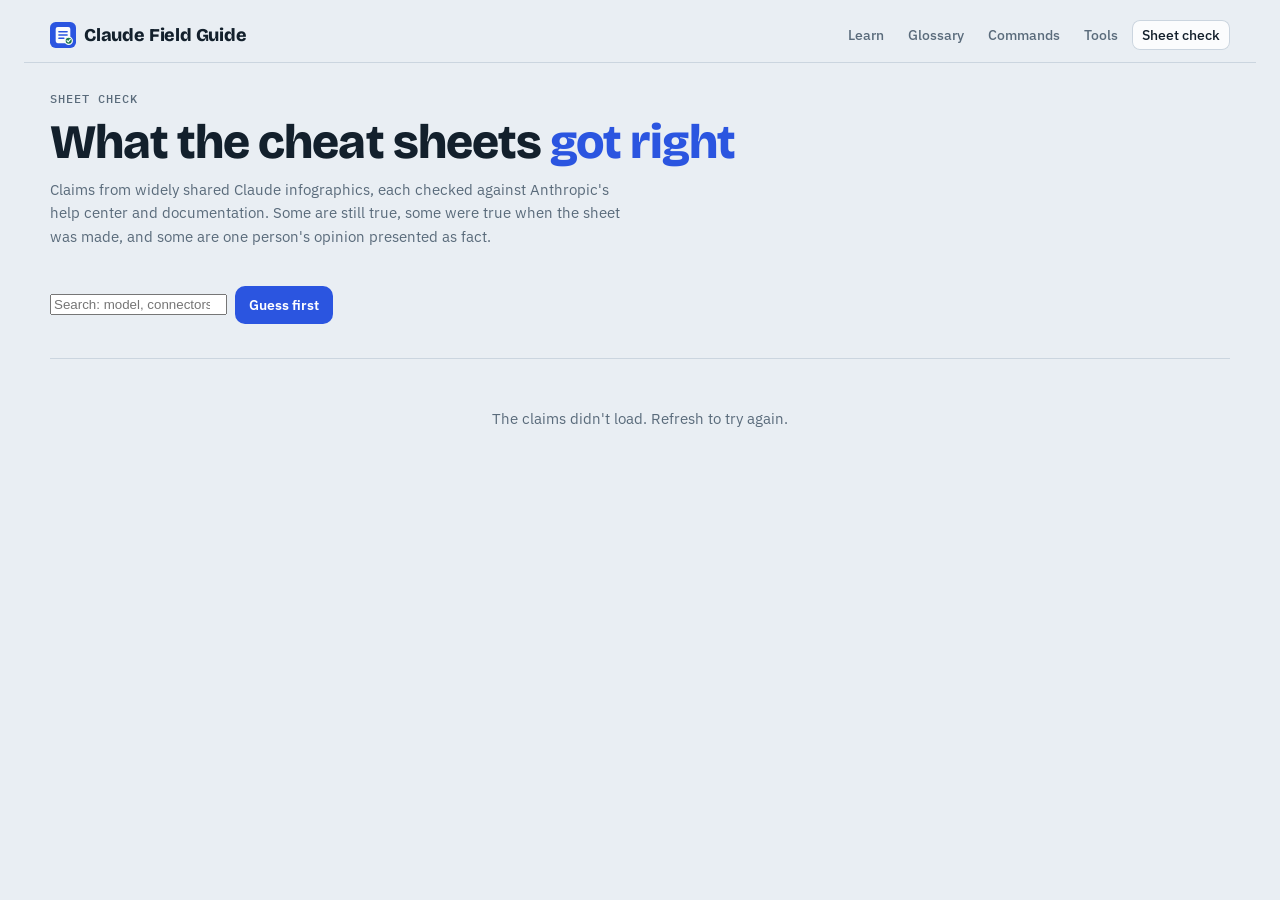
==== check.html @ 694d1ce5 "WIP: learning platform structure Hub, learn, glossary, commands, and sheet-check pages; glossary and" ====
<!doctype html>
<html lang="en">
<head>
<meta charset="utf-8">
<meta name="viewport" content="width=device-width, initial-scale=1, viewport-fit=cover">
<title>Sheet Check · Claude Field Guide</title>
<meta name="description" content="Claims from viral Claude cheat sheets, each stamped current, outdated, wrong, opinion, or unverified, with the official source.">
<meta name="color-scheme" content="light dark">
<link rel="icon" href="assets/favicon.svg" type="image/svg+xml">
<link rel="preconnect" href="https://fonts.googleapis.com">
<link rel="preconnect" href="https://fonts.gstatic.com" crossorigin>
<link rel="stylesheet" href="https://fonts.googleapis.com/css2?family=Bricolage+Grotesque:opsz,wght@12..96,500;12..96,800&family=IBM+Plex+Sans:wght@400;500;600&family=IBM+Plex+Mono:wght@400;500&display=swap">
<link rel="stylesheet" href="assets/style.css">
</head>
<body>
<a class="skip" href="#claims">Skip to the claims</a>
<nav class="topnav" aria-label="Site"><div class="in">
  <a class="brand" href="./"><img src="assets/favicon.svg" alt="">Claude Field Guide</a>
  <div class="links"><a href="learn.html">Learn</a><a href="glossary.html">Glossary</a><a href="commands.html">Commands</a><a href="tools.html">Tools</a><a href="check.html" aria-current="page">Sheet check</a></div>
</div></nav>
<div class="wrap">
  <header class="page-head">
    <div class="eyebrow" id="keyebrow">Sheet check</div>
    <h1>What the cheat sheets <span style="color:var(--accent)">got right</span></h1>
    <p class="lede">Claims from widely shared Claude infographics, each checked against Anthropic's help center and documentation. Some are still true, some were true when the sheet was made, and some are one person's opinion presented as fact.</p>
    <div class="tally" id="kstamps" role="group" aria-label="Filter by verdict"></div>
  </header>
  <div class="controls">
    <div class="row">
      <label class="sr" for="kq">Search claims</label>
      <input id="kq" type="search" placeholder="Search: model, connectors, Excel, price…" autocomplete="off">
      <button class="btn" id="guess" type="button" aria-pressed="false">Guess first</button>
    </div>
    <div class="chips" id="ktopics" role="group" aria-label="Filter by topic"></div>
    <div class="count" id="kcount" aria-live="polite"></div>
  </div>
  <main id="claims"></main>
  <footer id="ksrc"></footer>
</div>
<script src="assets/core.js"></script>
<script src="assets/check.js"></script>
</body>
</html>
---- assets/style.css ----
/* Layout: a field-guide binder — sticky control strip, then a wrapping deck of specimen cards, each stamped with its inspection result */
:root{
  --bg:#E9EEF3; --paper:#FBFCFD; --ink:#13202C; --muted:#5A6B7B; --line:#CBD5DF;
  --accent:#2B55E0; --accent-ink:#FFFFFF; --accent-soft:#DDE5FB;
  --ok:#1E7A4C; --ok-bg:#DDF2E6; --fix:#B05A00; --fix-bg:#FCEBD6;
  --warn:#8A4FBF; --warn-bg:#EEE2FA; --heads:#9A6B00; --heads-bg:#FBF0C9;
  --unk:#9B2C3C; --unk-bg:#F8DDE1; --star:#E0A100;
  --f-display:"Bricolage Grotesque", "Avenir Next", system-ui, sans-serif;
  --f-body:"IBM Plex Sans", system-ui, -apple-system, sans-serif;
  --f-mono:"IBM Plex Mono", ui-monospace, Menlo, monospace;
}
@media (prefers-color-scheme: dark){:root:not([data-theme="light"]){
  --bg:#0E151C; --paper:#16202A; --ink:#E4EBF2; --muted:#93A3B3; --line:#2A3948;
  --accent:#7D9BFF; --accent-ink:#0E151C; --accent-soft:#1E2B4D;
  --ok:#6FD39C; --ok-bg:#16352A; --fix:#F5A957; --fix-bg:#3A2913;
  --warn:#C9A2F0; --warn-bg:#2E2140; --heads:#E9C75A; --heads-bg:#332B12;
  --unk:#F28B9B; --unk-bg:#3D1C23; --star:#F2C14E; color-scheme:dark}}
:root[data-theme="dark"]{
  --bg:#0E151C; --paper:#16202A; --ink:#E4EBF2; --muted:#93A3B3; --line:#2A3948;
  --accent:#7D9BFF; --accent-ink:#0E151C; --accent-soft:#1E2B4D;
  --ok:#6FD39C; --ok-bg:#16352A; --fix:#F5A957; --fix-bg:#3A2913;
  --warn:#C9A2F0; --warn-bg:#2E2140; --heads:#E9C75A; --heads-bg:#332B12;
  --unk:#F28B9B; --unk-bg:#3D1C23; --star:#F2C14E; color-scheme:dark}
*{box-sizing:border-box}
body{background:var(--bg);color:var(--ink);font:15px/1.55 var(--f-body);padding-inline:16px;padding-block:0 48px}
.wrap{max-width:1180px;margin:0 auto}
a{color:var(--accent)}
:focus-visible{outline:2px solid var(--accent);outline-offset:2px}
header{padding-block:32px 18px;display:grid;gap:14px}
.eyebrow{font:500 12px var(--f-mono);letter-spacing:.08em;text-transform:uppercase;color:var(--muted)}
h1{font:800 clamp(34px,6vw,60px)/1 var(--f-display);margin:0;letter-spacing:-.02em;text-wrap:balance}
h1 span{color:var(--accent)}
.lede{max-width:64ch;margin:0;color:var(--muted)}
.tally{display:flex;flex-wrap:wrap;gap:8px}
.tally button{font:500 13px var(--f-body);border:1px solid var(--line);background:var(--paper);color:var(--ink);border-radius:999px;padding:5px 12px;cursor:pointer;display:flex;gap:6px;align-items:center}
.tally button b{font-variant-numeric:tabular-nums}
.tally button[aria-pressed="true"]{border-color:var(--ink);box-shadow:inset 0 0 0 1px var(--ink)}
.controls{position:sticky;top:env(safe-area-inset-top,0px);z-index:5;background:var(--bg);padding-block:12px;border-bottom:1px solid var(--line);display:grid;gap:10px}
.row{display:flex;flex-wrap:wrap;gap:8px;align-items:center}
#q{flex:1 1 260px;min-width:0;font:15px var(--f-body);padding:10px 14px;border:1px solid var(--line);border-radius:10px;background:var(--paper);color:var(--ink)}
.btn{font:600 14px var(--f-body);border:0;border-radius:10px;padding:10px 14px;cursor:pointer;background:var(--accent);color:var(--accent-ink)}
.btn.ghost{background:var(--paper);color:var(--ink);border:1px solid var(--line)}
.btn[aria-pressed="true"]{background:var(--star);color:#1a1300}
.chips{display:flex;gap:6px;overflow-x:auto;padding-bottom:2px;scrollbar-width:thin}
.chip{flex:none;font:500 13px var(--f-body);border:1px solid var(--line);background:transparent;color:var(--muted);border-radius:8px;padding:5px 10px;cursor:pointer;white-space:nowrap}
.chip[aria-pressed="true"]{background:var(--ink);color:var(--bg);border-color:var(--ink)}
.count{font:13px var(--f-mono);color:var(--muted)}
.deck{display:grid;grid-template-columns:repeat(auto-fill,minmax(300px,1fr));gap:16px;padding-top:18px}
.card{background:var(--paper);border:1px solid var(--line);border-radius:14px;padding:16px;display:flex;flex-direction:column;gap:10px;min-width:0;position:relative;transition:transform .2s ease, box-shadow .2s ease}
.card.flash{animation:flash 1.4s ease}
@keyframes flash{0%{box-shadow:0 0 0 0 var(--accent)}30%{box-shadow:0 0 0 6px var(--accent-soft);transform:translateY(-3px)}100%{box-shadow:0 0 0 0 transparent}}
.top{display:flex;justify-content:space-between;gap:8px;align-items:flex-start}
.no{font:500 12px var(--f-mono);color:var(--muted)}
.cat{font:500 11px var(--f-mono);letter-spacing:.06em;text-transform:uppercase;color:var(--muted)}
.card h2{font:800 22px/1.15 var(--f-display);margin:0;letter-spacing:-.01em;overflow-wrap:anywhere}
.stamp{flex:none;font:600 11px var(--f-mono);letter-spacing:.06em;text-transform:uppercase;padding:4px 8px;border-radius:6px;border:1.5px solid currentColor;transform:rotate(-3deg)}
.s-ok{color:var(--ok);background:var(--ok-bg)} .s-fixed{color:var(--fix);background:var(--fix-bg)}
.s-relabel{color:var(--warn);background:var(--warn-bg)} .s-heads{color:var(--heads);background:var(--heads-bg)}
.s-unk{color:var(--unk);background:var(--unk-bg)}
.what{margin:0}
.poster{margin:0;font-size:13px;color:var(--muted)}
.poster s{opacity:.8}
.note{margin:0;font-size:13px;padding:8px 10px;border-radius:8px;background:var(--bg)}
.url{font:12px var(--f-mono);color:var(--muted);overflow-wrap:anywhere;margin:0}
.url.old{text-decoration:line-through}
.actions{display:flex;gap:8px;margin-top:auto;padding-top:4px;flex-wrap:wrap}
.actions a,.actions button{font:600 13px var(--f-body);border-radius:8px;padding:7px 11px;cursor:pointer;text-decoration:none;border:1px solid var(--line);background:transparent;color:var(--ink)}
.actions a.go{background:var(--accent);color:var(--accent-ink);border-color:var(--accent)}
.star{margin-left:auto;font-size:16px!important;line-height:1}
.star[aria-pressed="true"]{color:var(--star);border-color:var(--star)!important}
.empty{grid-column:1/-1;text-align:center;padding:48px 16px;color:var(--muted)}
.bloopers{margin-top:40px;background:var(--paper);border:1px solid var(--line);border-radius:14px;padding:20px}
.bloopers h2{font:800 24px var(--f-display);margin:0 0 8px}
.bloopers ul{margin:0;padding-left:20px;display:grid;gap:6px;max-width:72ch}
footer{margin-top:20px;font-size:13px;color:var(--muted);max-width:72ch}
@media (prefers-reduced-motion:reduce){.card,.card.flash{animation:none;transition:none}}
.skip{position:absolute;left:-999px;top:8px;background:var(--accent);color:var(--accent-ink);padding:8px 12px;border-radius:8px;z-index:10}
.skip:focus{left:16px}
.sr{position:absolute;width:1px;height:1px;overflow:hidden;clip:rect(0 0 0 0);white-space:nowrap}
.card:target{border-color:var(--accent);box-shadow:0 0 0 3px var(--accent-soft)}
.card{scroll-margin-top:170px}
footer p{margin:0 0 6px}

/* ===== Platform shell ===== */
.topnav{position:relative;z-index:6;border-bottom:1px solid var(--line);background:var(--bg)}
.topnav .in{max-width:1180px;margin:0 auto;display:flex;align-items:center;gap:6px 18px;flex-wrap:wrap;padding-block:12px}
.brand{font:800 18px var(--f-display);color:var(--ink);text-decoration:none;letter-spacing:-.01em;display:flex;align-items:center;gap:8px;margin-right:auto}
.brand img{width:26px;height:26px}
.topnav .links{display:flex;gap:4px;flex-wrap:wrap}
.topnav .links a{font:500 14px var(--f-body);color:var(--muted);text-decoration:none;padding:6px 10px;border-radius:8px}
.topnav .links a:hover{color:var(--ink);background:var(--paper)}
.topnav .links a[aria-current="page"]{color:var(--ink);background:var(--paper);box-shadow:inset 0 0 0 1px var(--line)}
.page-head{padding-block:28px 14px;display:grid;gap:12px}
.page-head h1{font-size:clamp(30px,5vw,48px)}
.section-title{font:800 22px var(--f-display);margin:28px 0 12px;letter-spacing:-.01em}

/* Hub */
.hero{padding-block:40px 20px;display:grid;gap:16px;max-width:780px}
.hero h1{font-size:clamp(38px,7vw,68px)}
.hero .lede{font-size:17px}
.paths{display:grid;grid-template-columns:repeat(auto-fit,minmax(260px,1fr));gap:16px}
.path{background:var(--paper);border:1px solid var(--line);border-radius:16px;padding:20px;display:flex;flex-direction:column;gap:10px;text-decoration:none;color:var(--ink);transition:transform .15s ease,border-color .15s ease}
.path:hover{transform:translateY(-2px);border-color:var(--accent)}
.path .lvl{font:500 12px var(--f-mono);letter-spacing:.08em;text-transform:uppercase;color:var(--accent)}
.path h3{font:800 24px/1.1 var(--f-display);margin:0}
.path p{margin:0;color:var(--muted)}
.meter{height:8px;border-radius:999px;background:var(--bg);overflow:hidden;margin-top:auto}
.meter i{display:block;height:100%;background:var(--ok);width:0;transition:width .4s ease}
.meter-label{font:12px var(--f-mono);color:var(--muted)}
.shelf{display:grid;grid-template-columns:repeat(auto-fit,minmax(220px,1fr));gap:12px}
.shelf a{display:grid;gap:4px;padding:14px 16px;border-radius:12px;border:1px solid var(--line);text-decoration:none;color:var(--ink);background:transparent}
.shelf a:hover{background:var(--paper)}
.shelf b{font:800 17px var(--f-display)}
.shelf span{font-size:13px;color:var(--muted)}
.why-box{margin-top:32px;padding:20px;border-radius:16px;background:var(--accent-soft);max-width:780px}
.why-box h2{font:800 20px var(--f-display);margin:0 0 6px}
.why-box p{margin:0 0 8px}

/* Learn */
.learn{display:grid;grid-template-columns:260px minmax(0,1fr);gap:28px;padding-top:20px}
@media (max-width:820px){.learn{grid-template-columns:1fr}}
.lesson-nav{display:grid;gap:18px;align-content:start}
@media (min-width:821px){.lesson-nav{position:sticky;top:calc(env(safe-area-inset-top,0px) + 12px);max-height:calc(100vh - 24px);overflow:auto}}
.lesson-nav h2{font:500 12px var(--f-mono);letter-spacing:.08em;text-transform:uppercase;color:var(--muted);margin:0 0 6px}
.lesson-nav ol{list-style:none;margin:0;padding:0;display:grid;gap:2px}
.lesson-nav a{display:flex;gap:10px;align-items:center;padding:7px 10px;border-radius:8px;text-decoration:none;color:var(--ink);font-size:14px}
.lesson-nav a:hover{background:var(--paper)}
.lesson-nav a[aria-current="true"]{background:var(--paper);box-shadow:inset 0 0 0 1px var(--line);font-weight:600}
.dot{flex:none;width:18px;height:18px;border-radius:50%;border:2px solid var(--line);display:grid;place-items:center;font-size:11px;color:var(--accent-ink)}
.dot.done{background:var(--ok);border-color:var(--ok)}
.lesson{display:grid;gap:22px;max-width:760px;min-width:0}
.lesson .meta{font:500 12px var(--f-mono);letter-spacing:.06em;text-transform:uppercase;color:var(--muted)}
.lesson h1{font-size:clamp(30px,5vw,44px)}
.lesson .why{font-size:17px;color:var(--muted);margin:0}
.lesson .idea p{margin:0 0 12px;max-width:68ch}
.block{border:1px solid var(--line);border-radius:14px;padding:18px;background:var(--paper);display:grid;gap:12px}
.block h2{font:800 20px var(--f-display);margin:0;display:flex;gap:10px;align-items:center}
.block h2 .tag{font:600 11px var(--f-mono);letter-spacing:.08em;text-transform:uppercase;padding:3px 8px;border-radius:6px;background:var(--accent);color:var(--accent-ink)}
.block.try{border-color:var(--accent);box-shadow:0 0 0 3px var(--accent-soft)}
.prompt-box{position:relative;background:var(--bg);border-radius:10px;padding:14px 14px 48px;font:14px/1.55 var(--f-mono);white-space:pre-wrap;overflow-wrap:anywhere}
.prompt-box button{position:absolute;right:10px;bottom:10px}
.steps{margin:0;padding-left:20px;display:grid;gap:4px}
.mini{font:600 13px var(--f-body);border-radius:8px;padding:7px 11px;cursor:pointer;border:1px solid var(--line);background:var(--paper);color:var(--ink);text-decoration:none;display:inline-flex;align-items:center;gap:6px}
.mini.primary{background:var(--accent);color:var(--accent-ink);border-color:var(--accent)}
.checks{list-style:none;margin:0;padding:0;display:grid;gap:8px}
.checks label{display:flex;gap:10px;align-items:flex-start;cursor:pointer}
.checks input{width:18px;height:18px;margin-top:2px;accent-color:var(--ok);flex:none}
.q{display:grid;gap:8px}
.q p{margin:0;font-weight:600}
.opts{display:grid;gap:6px}
.opts button{text-align:left;font:15px var(--f-body);padding:10px 12px;border-radius:10px;border:1px solid var(--line);background:var(--bg);color:var(--ink);cursor:pointer}
.opts button:hover:not([disabled]){border-color:var(--accent)}
.opts button.right{border-color:var(--ok);background:var(--ok-bg)}
.opts button.wrong{border-color:var(--unk);background:var(--unk-bg)}
.opts button[disabled]{cursor:default}
.explain{margin:0;font-size:14px;padding:10px 12px;border-radius:10px;background:var(--bg)}
.termchips{display:flex;flex-wrap:wrap;gap:6px}
.termchips a{font:500 13px var(--f-body);padding:4px 10px;border-radius:999px;border:1px solid var(--line);text-decoration:none;color:var(--ink)}
.lesson-foot{display:flex;flex-wrap:wrap;gap:10px;align-items:center;justify-content:space-between;padding-top:6px;border-top:1px solid var(--line)}
.credit{font-size:13px;color:var(--muted);margin:0}
.done-banner{padding:12px 14px;border-radius:10px;background:var(--ok-bg);color:var(--ok);font-weight:600}

/* Glossary */
.g-grid{display:grid;grid-template-columns:repeat(auto-fill,minmax(300px,1fr));gap:14px;padding-top:16px}
.term{background:var(--paper);border:1px solid var(--line);border-radius:14px;padding:16px;display:grid;gap:8px;align-content:start;scroll-margin-top:90px}
.term:target{border-color:var(--accent);box-shadow:0 0 0 3px var(--accent-soft)}
.term h2{font:800 20px/1.15 var(--f-display);margin:0}
.term .short{margin:0;font-weight:600}
.term p{margin:0}
.term .ex{font-size:14px;color:var(--muted)}
.term .sheet{font-size:13px;color:var(--muted);border-left:3px solid var(--line);padding-left:10px}
.flash-wrap{display:grid;place-items:center;padding-block:24px;gap:16px}
.fcard{width:min(560px,100%);min-height:260px;border-radius:18px;border:1px solid var(--line);background:var(--paper);padding:28px;display:grid;place-items:center;text-align:center;cursor:pointer;gap:12px}
.fcard .big{font:800 clamp(26px,5vw,38px)/1.1 var(--f-display)}
.fcard .hint{font:12px var(--f-mono);color:var(--muted)}
.frow{display:flex;gap:8px;flex-wrap:wrap;justify-content:center}

/* Claims */
.claims{display:grid;gap:12px;padding-top:16px}
.claim{background:var(--paper);border:1px solid var(--line);border-radius:14px;padding:16px;display:grid;grid-template-columns:minmax(0,1fr) auto;gap:6px 14px}
.claim .said{font:600 16px var(--f-body);margin:0}
.claim .said::before{content:"“"}.claim .said::after{content:"”"}
.claim .truth{margin:0;grid-column:1/-1}
.claim .src{grid-column:1/-1;font-size:13px;color:var(--muted);margin:0}
.claim .stamp{align-self:start}

/* Commands */
.cmd-table-wrap{overflow-x:auto;margin-top:12px;border:1px solid var(--line);border-radius:14px;background:var(--paper)}
table.cmds{width:100%;border-collapse:collapse;font-size:14px}
table.cmds th{text-align:left;font:600 12px var(--f-mono);letter-spacing:.06em;text-transform:uppercase;color:var(--muted);padding:10px 12px;border-bottom:1px solid var(--line);position:sticky;top:0;background:var(--paper)}
table.cmds td{padding:10px 12px;border-bottom:1px solid var(--line);vertical-align:top}
table.cmds tr:last-child td{border-bottom:0}
table.cmds code{font:500 13px var(--f-mono);white-space:nowrap}
table.cmds .grp td{background:var(--bg);font:800 15px var(--f-display);padding-top:14px}
.legend{display:flex;flex-wrap:wrap;gap:8px;font-size:13px;color:var(--muted);align-items:center}
.s-added{color:var(--accent);background:var(--accent-soft)}
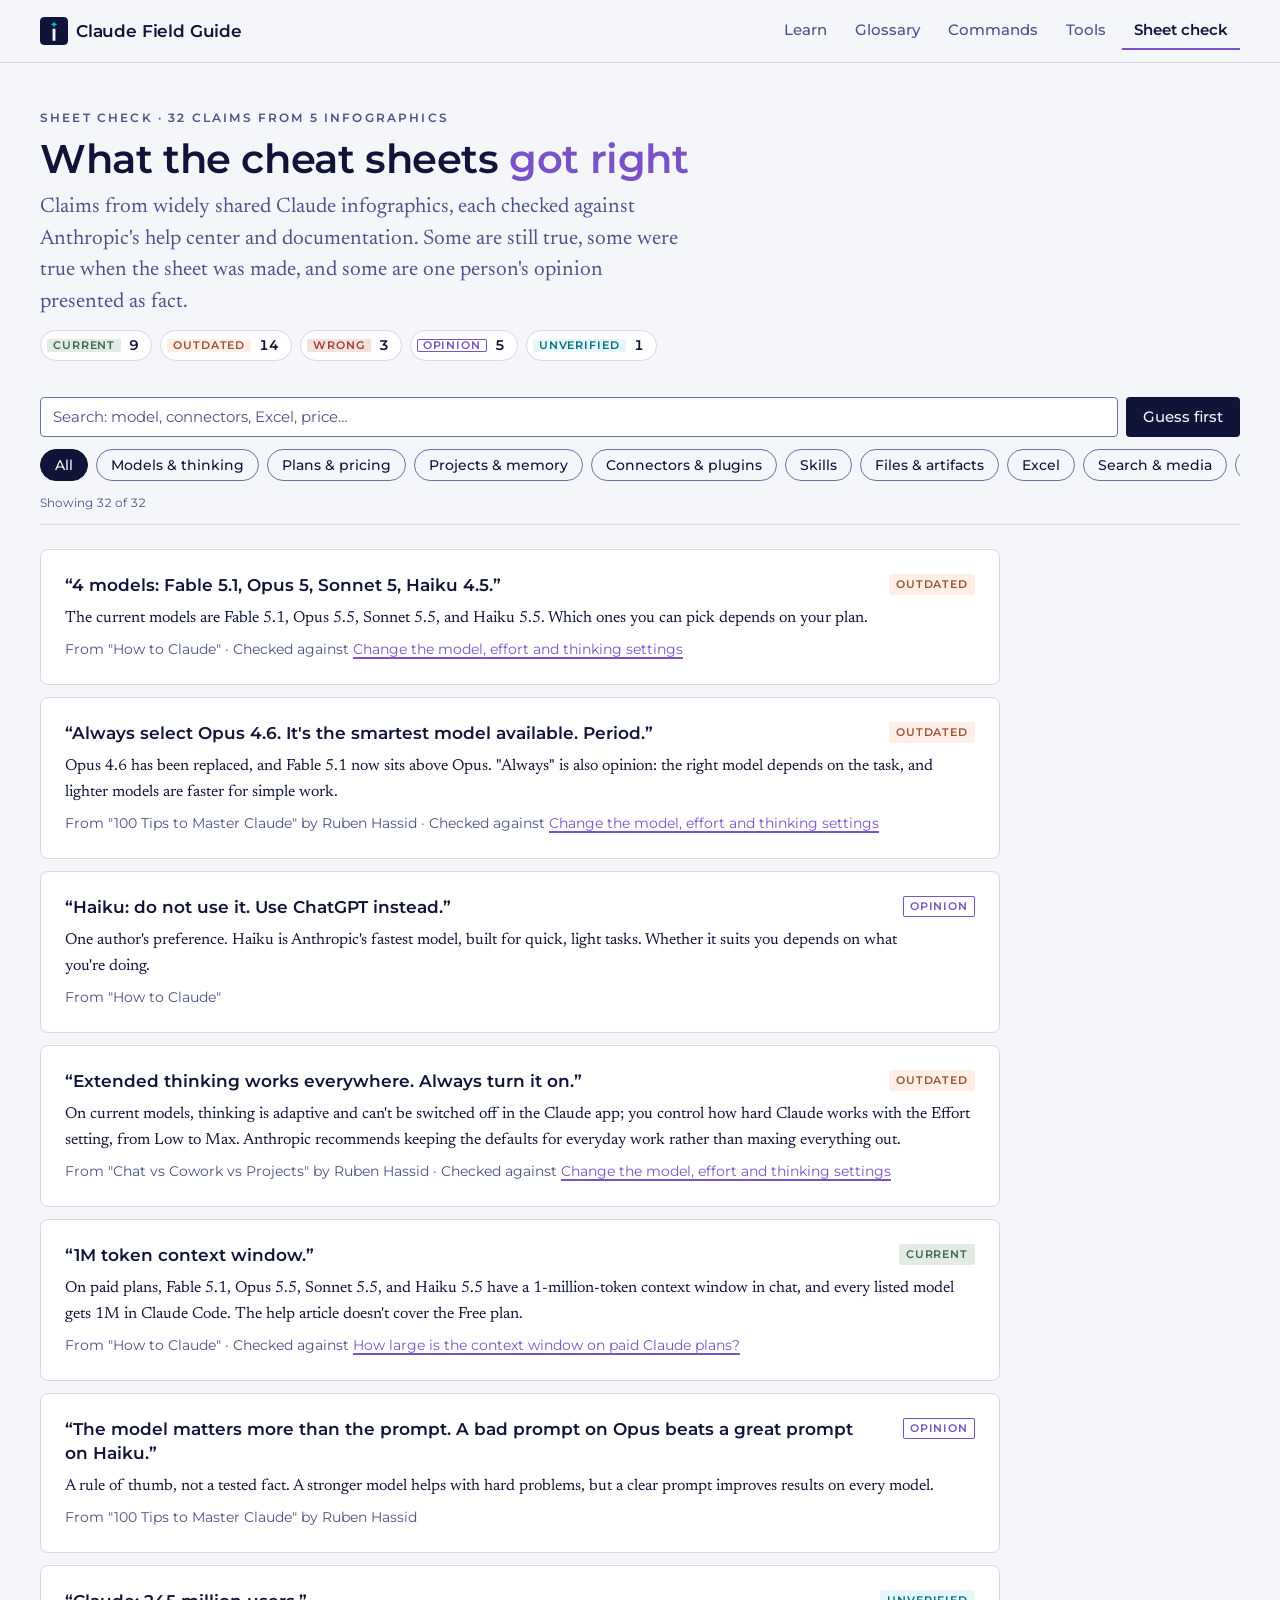
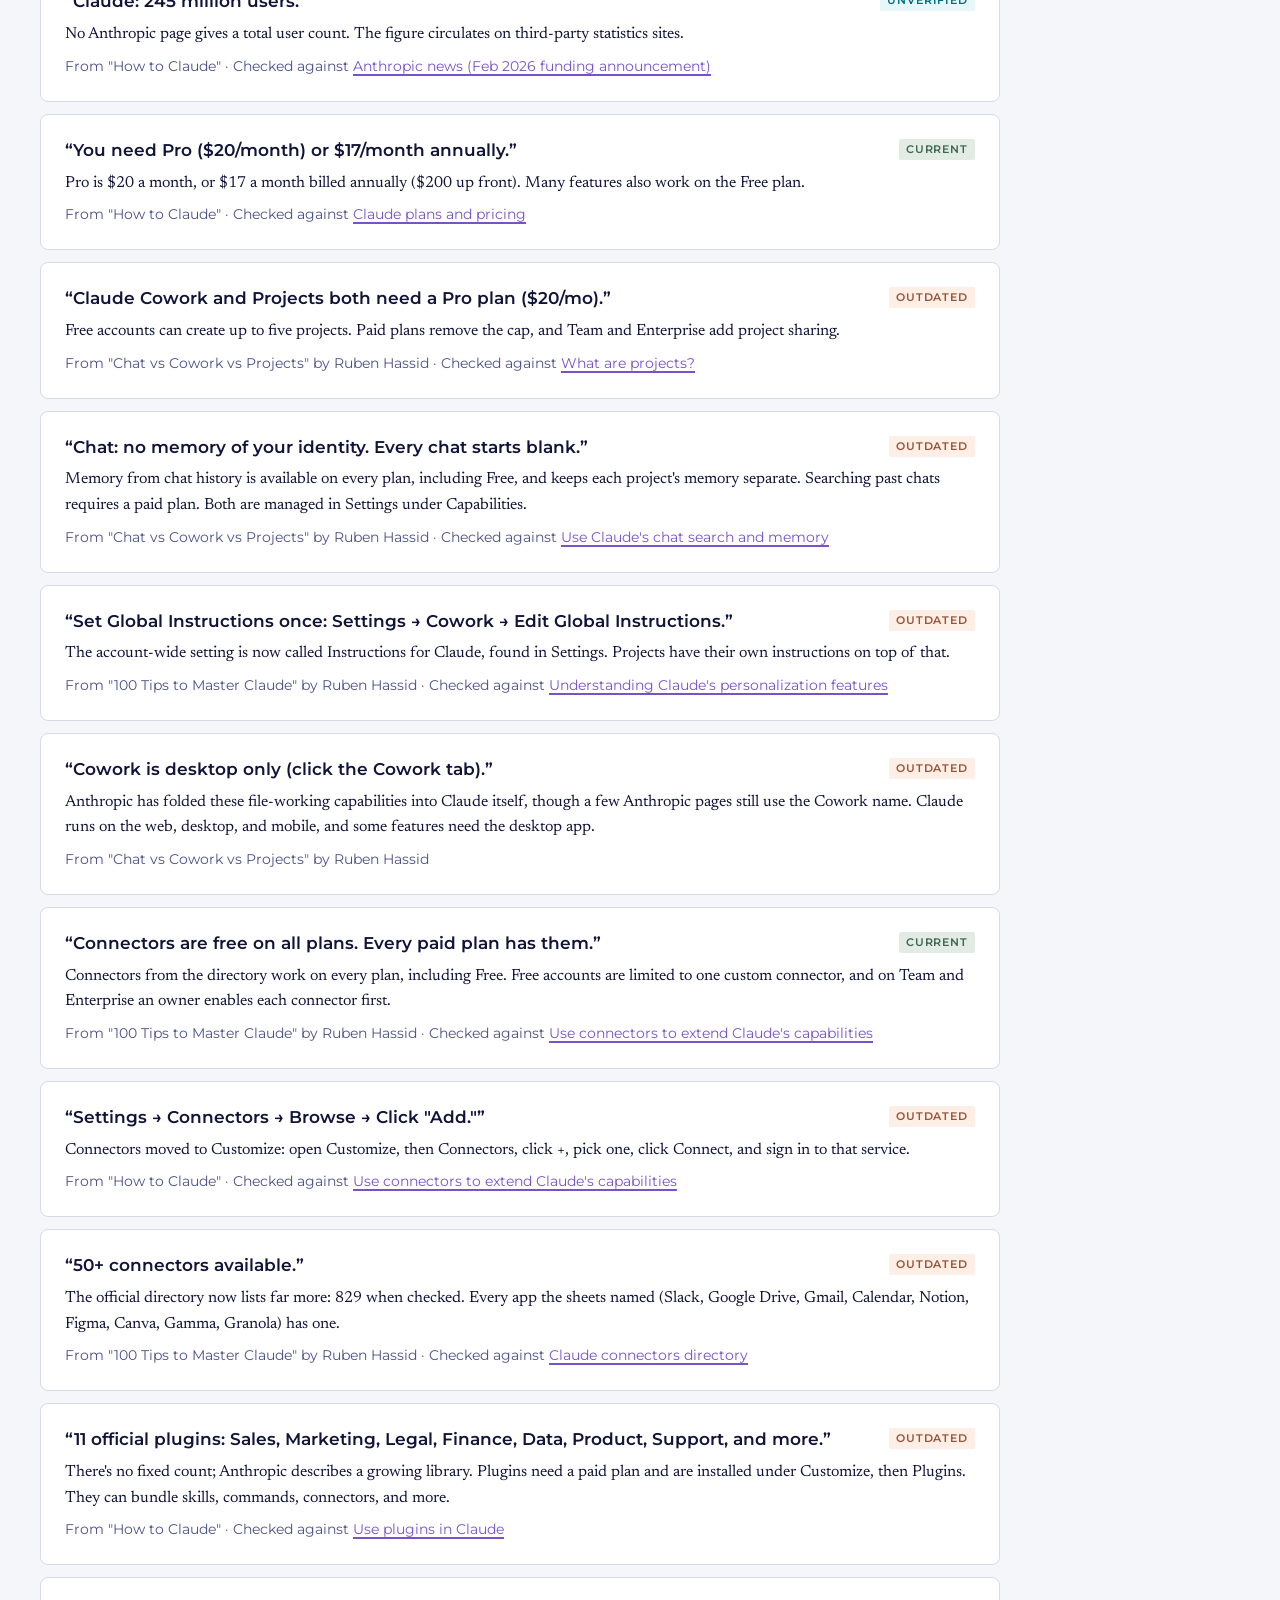
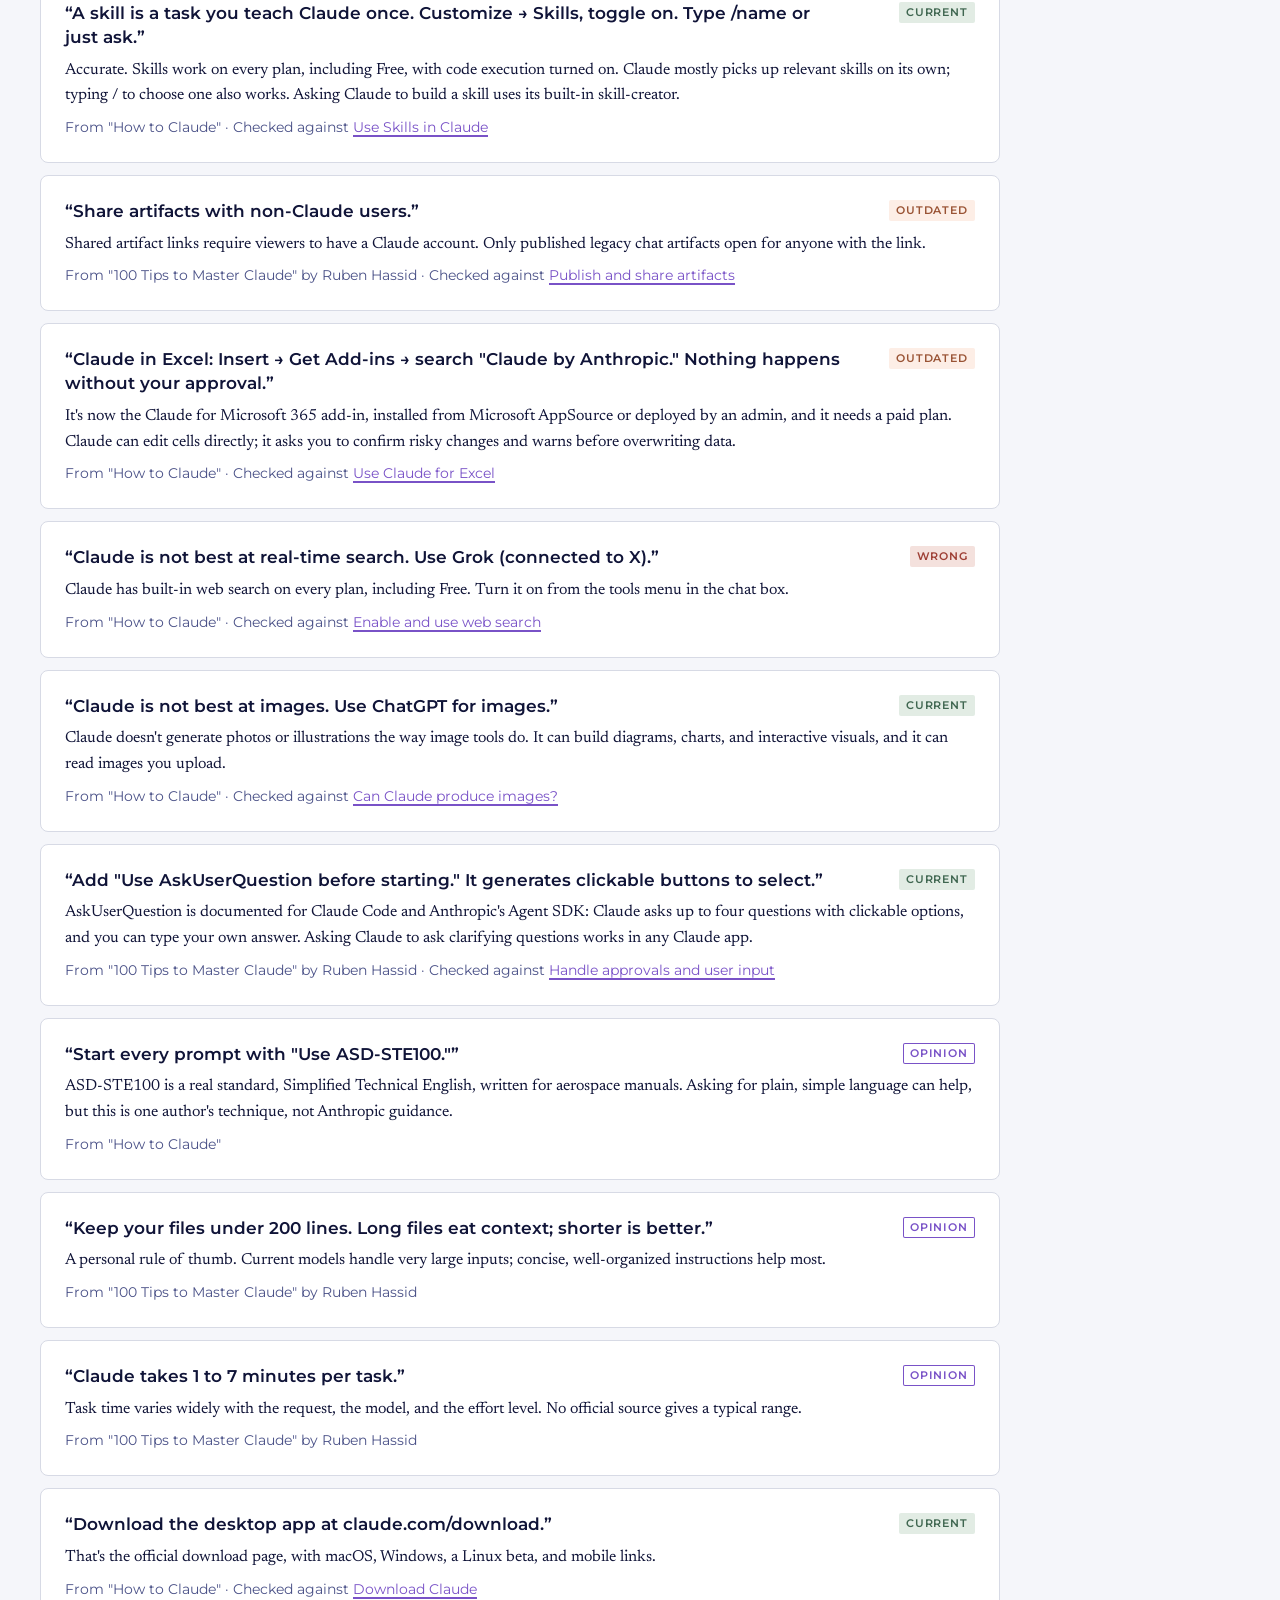
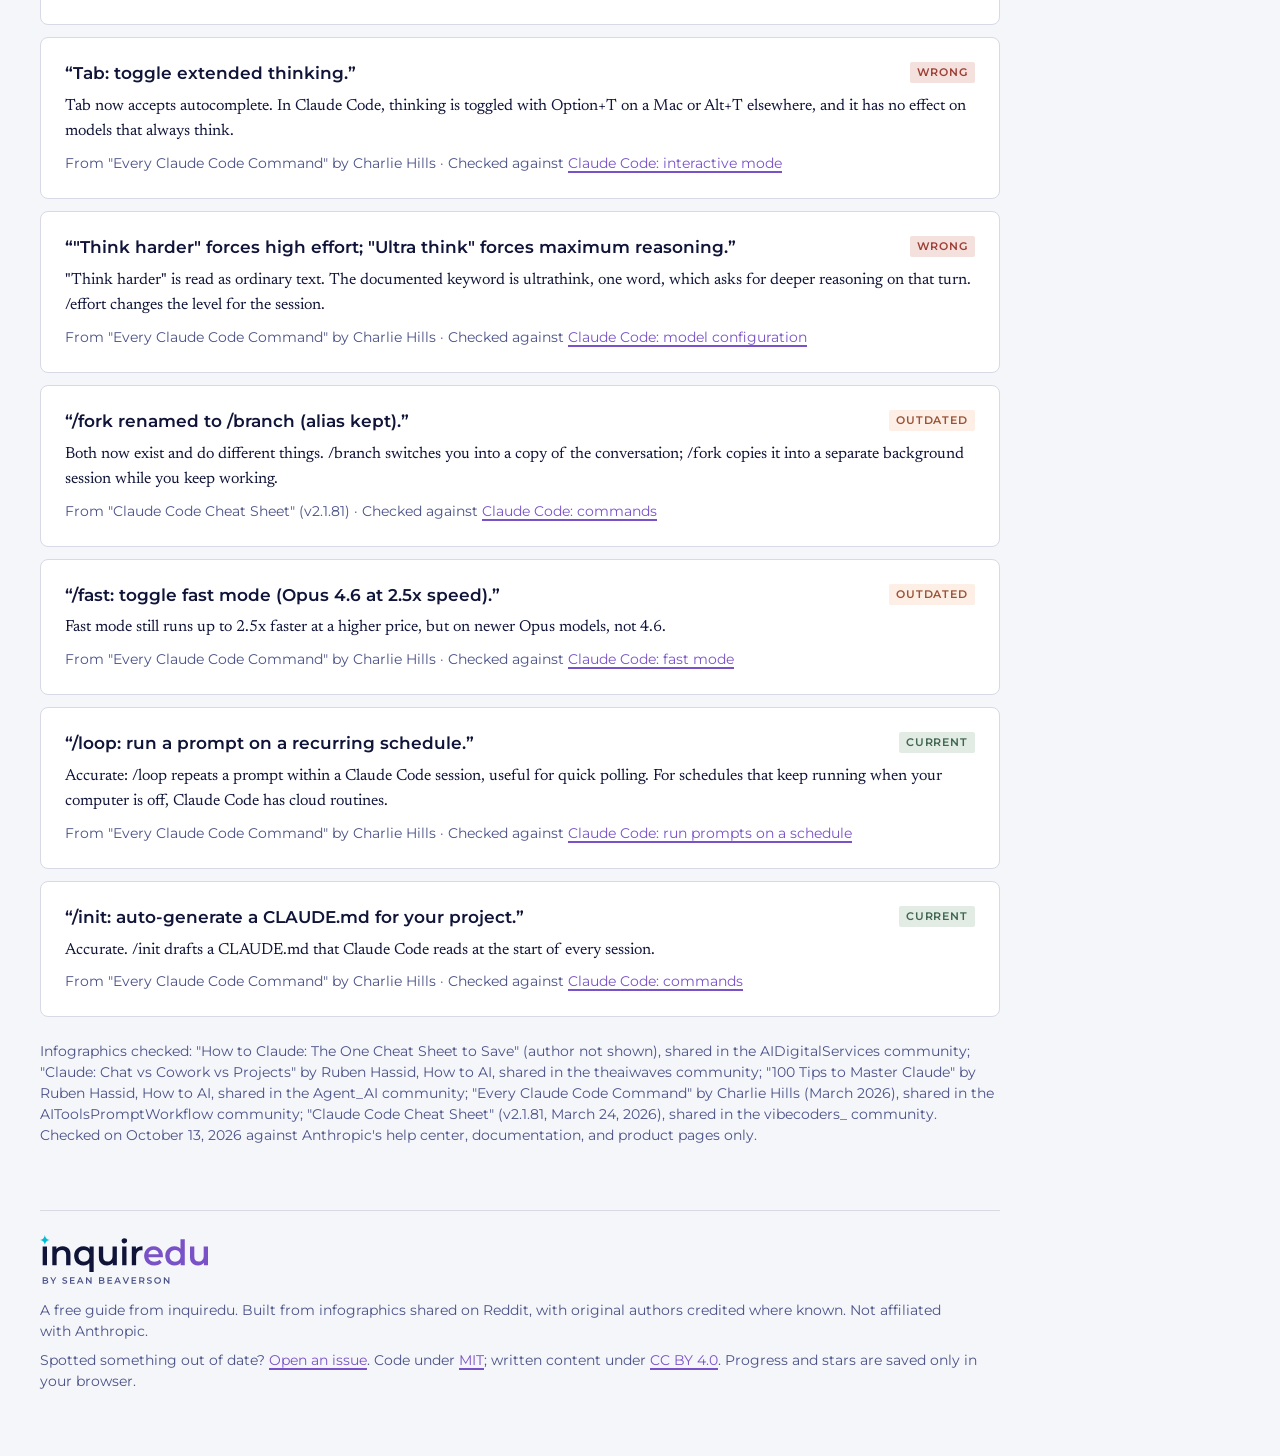
==== commit 245bba09: "Apply the inquiredu design system - Electric Lake palette via inquiredu.css semantic tokens; Ivory a" ====
--- a/check.html
+++ b/check.html
@@ -1,5 +1,5 @@
 <!doctype html>
-<html lang="en">
+<html lang="en" data-theme="auto">
 <head>
 <meta charset="utf-8">
 <meta name="viewport" content="width=device-width, initial-scale=1, viewport-fit=cover">
@@ -9,7 +9,7 @@
 <link rel="icon" href="assets/favicon.svg" type="image/svg+xml">
 <link rel="preconnect" href="https://fonts.googleapis.com">
 <link rel="preconnect" href="https://fonts.gstatic.com" crossorigin>
-<link rel="stylesheet" href="https://fonts.googleapis.com/css2?family=Bricolage+Grotesque:opsz,wght@12..96,500;12..96,800&family=IBM+Plex+Sans:wght@400;500;600&family=IBM+Plex+Mono:wght@400;500&display=swap">
+<link rel="stylesheet" href="assets/inquiredu.css">
 <link rel="stylesheet" href="assets/style.css">
 </head>
 <body>
@@ -36,6 +36,11 @@
   </div>
   <main id="claims"></main>
   <footer id="ksrc"></footer>
+<footer class="site-foot">
+  <a class="lockup" href="https://inquiredu.org" aria-label="inquiredu, by Sean Beaverson"><img class="std" src="assets/brand/inquiredu-lockup-endorsed.svg" alt="inquiredu, by Sean Beaverson"><img class="rev" src="assets/brand/inquiredu-lockup-endorsed-reversed.svg" alt="inquiredu, by Sean Beaverson"></a>
+  <p>A free guide from inquiredu. Built from infographics shared on Reddit, with original authors credited where known. Not affiliated with Anthropic.</p>
+  <p>Spotted something out of date? <a href="https://github.com/inquiredu/claude-code-field-guide/issues">Open an issue</a>. Code under <a href="https://github.com/inquiredu/claude-code-field-guide/blob/main/LICENSE">MIT</a>; written content under <a href="https://creativecommons.org/licenses/by/4.0/">CC BY 4.0</a>. Progress and stars are saved only in your browser.</p>
+</footer>
 </div>
 <script src="assets/core.js"></script>
 <script src="assets/check.js"></script>
--- a/assets/inquiredu.css
+++ b/assets/inquiredu.css
@@ -0,0 +1,282 @@
+/* inquiredu.css — one stylesheet for any inquiredu page. Generated by tools/build.py from tokens.json; edit the build, not this file.
+   Light by default. <html data-theme="dark"> pins the Night theme; <html data-theme="auto"> follows the viewer's system setting.
+   Offline or no-network projects: delete the @import and self-host Montserrat, Newsreader and IBM Plex Mono. */
+@import url("https://fonts.googleapis.com/css2?family=Montserrat:ital,wght@0,400;0,500;0,600;0,700;1,400&family=Newsreader:ital,opsz,wght@0,6..72,400;0,6..72,500;0,6..72,600;1,6..72,400&family=IBM+Plex+Mono:wght@400;500&display=swap");
+:root, [data-theme="light"] {
+  --el-navy-950: #0A0D26;
+  --el-navy-900: #101438;
+  --el-navy-800: #1B2050;
+  --el-navy-700: #2A3068;
+  --el-navy-500: #4B5288;
+  --el-navy-400: #6D72A0;
+  --el-navy-300: #8F93B8;
+  --el-navy-200: #C3C5DA;
+  --el-navy-100: #E4E5EF;
+  --el-peach-900: #995334;
+  --el-peach-800: #A85A33;
+  --el-peach-700: #D07E55;
+  --el-peach-600: #F3AB87;
+  --el-peach-300: #F8CDB6;
+  --el-peach-100: #FDEEE6;
+  --el-cyan-800: #00707F;
+  --el-cyan-700: #0096AA;
+  --el-cyan-600: #00BCD4;
+  --el-cyan-300: #7FDDE9;
+  --el-ice-600: #B9E7F0;
+  --el-ice-100: #E6F6F9;
+  --el-violet-800: #5A3A9E;
+  --el-violet-600: #7952C7;
+  --el-violet-300: #BBA6E3;
+  --el-violet-100: #EEE8F8;
+  --el-ivory-0: #FFFFFF;
+  --el-ivory-100: #F5F6FA;
+  --el-ivory-200: #E9EBF2;
+  --el-ivory-300: #D7DAE5;
+  --el-ivory-500: #9CA1B5;
+  --pine-700: #3F6650;
+  --pine-300: #A9BAB0;
+  --pine-100: #E2ECE4;
+  --rust-800: #86342C;
+  --rust-700: #9E3F35;
+  --rust-300: #D3A9A4;
+  --rust-100: #F4E1DD;
+  --night-peach: #4D3036;
+  --night-ice: #0A3954;
+  --night-pine: #233542;
+  --night-rust: #492537;
+  --surface-page: var(--el-ivory-100);
+  --surface-raised: var(--el-ivory-0);
+  --surface-sunken: var(--el-ivory-200);
+  --surface-inverse: var(--el-navy-900);
+  --surface-inverse-deep: var(--el-navy-950);
+  --surface-accent: var(--el-peach-600);
+  --surface-accent-soft: var(--el-peach-100);
+  --surface-water-soft: var(--el-ice-100);
+  --surface-toast: var(--el-navy-800);
+  --fg-1: var(--el-navy-900);
+  --fg-2: var(--el-navy-500);
+  --fg-3: var(--el-navy-300);
+  --fg-on-inverse: var(--el-ivory-100);
+  --fg-on-inverse-2: var(--el-navy-200);
+  --fg-accent: var(--el-violet-600);
+  --fg-accent-on-inverse: var(--el-peach-600);
+  --fg-on-accent: var(--el-navy-900);
+  --fg-warm: var(--el-peach-900);
+  --fg-link: var(--el-violet-600);
+  --fg-link-hover: var(--el-violet-800);
+  --fg-on-toast: var(--el-ivory-100);
+  --fg-on-toast-2: var(--el-navy-200);
+  --border-hairline: var(--el-ivory-300);
+  --border-strong: var(--el-navy-900);
+  --border-accent-soft: var(--el-peach-300);
+  --border-focus: var(--el-cyan-700);
+  --action-primary: var(--el-navy-900);
+  --action-primary-hover: var(--el-navy-950);
+  --on-action-primary: var(--el-ivory-100);
+  --action-accent: var(--el-peach-600);
+  --action-accent-hover: var(--el-peach-700);
+  --action-subtle-hover: var(--el-navy-100);
+  --action-ghost-hover: var(--el-ivory-200);
+  --action-danger: var(--rust-700);
+  --action-danger-hover: var(--rust-800);
+  --on-action-danger: var(--el-ivory-0);
+  --control-bg: var(--el-ivory-0);
+  --control-bg-disabled: var(--el-ivory-200);
+  --control-border: var(--el-navy-400);
+  --control-halo: var(--el-ice-600);
+  --indicator-selected: var(--el-violet-600);
+  --status-success: var(--pine-700);
+  --status-success-bg: var(--pine-100);
+  --status-warning: var(--el-peach-900);
+  --status-warning-bg: var(--el-peach-100);
+  --status-danger: var(--rust-700);
+  --status-danger-bg: var(--rust-100);
+  --status-info: var(--el-cyan-800);
+  --status-info-bg: var(--el-ice-100);
+  --toast-success: var(--pine-300);
+  --toast-danger: var(--rust-300);
+  --toast-info: var(--el-cyan-600);
+  --scrim: rgba(10,13,38,0.56);
+  --shadow-1: 0 1px 2px rgba(16,20,56,0.08);
+  --shadow-2: 0 2px 6px rgba(16,20,56,0.08), 0 8px 24px rgba(16,20,56,0.06);
+  --shadow-3: 0 12px 40px rgba(16,20,56,0.16);
+  --focus-ring: 0 0 0 3px #F5F6FA, 0 0 0 5px #0096AA;
+}
+[data-theme="dark"] {
+  --surface-page: var(--el-navy-900);
+  --surface-raised: var(--el-navy-800);
+  --surface-sunken: var(--el-navy-950);
+  --surface-inverse: var(--el-ivory-100);
+  --surface-inverse-deep: var(--el-ivory-0);
+  --surface-accent: var(--el-peach-600);
+  --surface-accent-soft: var(--night-peach);
+  --surface-water-soft: var(--night-ice);
+  --surface-toast: var(--el-navy-700);
+  --fg-1: var(--el-ivory-100);
+  --fg-2: var(--el-navy-200);
+  --fg-3: var(--el-navy-300);
+  --fg-on-inverse: var(--el-navy-900);
+  --fg-on-inverse-2: var(--el-navy-500);
+  --fg-accent: var(--el-violet-300);
+  --fg-accent-on-inverse: var(--el-violet-600);
+  --fg-on-accent: var(--el-navy-900);
+  --fg-warm: var(--el-peach-600);
+  --fg-link: var(--el-violet-300);
+  --fg-link-hover: var(--el-violet-100);
+  --fg-on-toast: var(--el-ivory-100);
+  --fg-on-toast-2: var(--el-navy-200);
+  --border-hairline: var(--el-navy-700);
+  --border-strong: var(--el-ivory-100);
+  --border-accent-soft: var(--el-peach-800);
+  --border-focus: var(--el-cyan-600);
+  --action-primary: var(--el-ivory-100);
+  --action-primary-hover: var(--el-ivory-200);
+  --on-action-primary: var(--el-navy-900);
+  --action-accent: var(--el-peach-600);
+  --action-accent-hover: var(--el-peach-300);
+  --action-subtle-hover: var(--el-navy-800);
+  --action-ghost-hover: var(--el-navy-800);
+  --action-danger: var(--rust-700);
+  --action-danger-hover: var(--rust-800);
+  --on-action-danger: var(--el-ivory-0);
+  --control-bg: var(--el-navy-950);
+  --control-bg-disabled: var(--el-navy-800);
+  --control-border: var(--el-navy-300);
+  --control-halo: var(--el-cyan-800);
+  --indicator-selected: var(--el-violet-300);
+  --status-success: var(--pine-300);
+  --status-success-bg: var(--night-pine);
+  --status-warning: var(--el-peach-600);
+  --status-warning-bg: var(--night-peach);
+  --status-danger: var(--rust-300);
+  --status-danger-bg: var(--night-rust);
+  --status-info: var(--el-cyan-300);
+  --status-info-bg: var(--night-ice);
+  --toast-success: var(--pine-300);
+  --toast-danger: var(--rust-300);
+  --toast-info: var(--el-cyan-600);
+  --scrim: rgba(4,5,15,0.72);
+  --shadow-1: 0 1px 2px rgba(0,0,0,0.4);
+  --shadow-2: 0 2px 6px rgba(0,0,0,0.35), 0 8px 24px rgba(0,0,0,0.3);
+  --shadow-3: 0 12px 40px rgba(0,0,0,0.5);
+  --focus-ring: 0 0 0 3px #101438, 0 0 0 5px #00BCD4;
+  color-scheme: dark;
+}
+@media (prefers-color-scheme: dark) {
+  [data-theme="auto"] {
+    --surface-page: var(--el-navy-900);
+    --surface-raised: var(--el-navy-800);
+    --surface-sunken: var(--el-navy-950);
+    --surface-inverse: var(--el-ivory-100);
+    --surface-inverse-deep: var(--el-ivory-0);
+    --surface-accent: var(--el-peach-600);
+    --surface-accent-soft: var(--night-peach);
+    --surface-water-soft: var(--night-ice);
+    --surface-toast: var(--el-navy-700);
+    --fg-1: var(--el-ivory-100);
+    --fg-2: var(--el-navy-200);
+    --fg-3: var(--el-navy-300);
+    --fg-on-inverse: var(--el-navy-900);
+    --fg-on-inverse-2: var(--el-navy-500);
+    --fg-accent: var(--el-violet-300);
+    --fg-accent-on-inverse: var(--el-violet-600);
+    --fg-on-accent: var(--el-navy-900);
+    --fg-warm: var(--el-peach-600);
+    --fg-link: var(--el-violet-300);
+    --fg-link-hover: var(--el-violet-100);
+    --fg-on-toast: var(--el-ivory-100);
+    --fg-on-toast-2: var(--el-navy-200);
+    --border-hairline: var(--el-navy-700);
+    --border-strong: var(--el-ivory-100);
+    --border-accent-soft: var(--el-peach-800);
+    --border-focus: var(--el-cyan-600);
+    --action-primary: var(--el-ivory-100);
+    --action-primary-hover: var(--el-ivory-200);
+    --on-action-primary: var(--el-navy-900);
+    --action-accent: var(--el-peach-600);
+    --action-accent-hover: var(--el-peach-300);
+    --action-subtle-hover: var(--el-navy-800);
+    --action-ghost-hover: var(--el-navy-800);
+    --action-danger: var(--rust-700);
+    --action-danger-hover: var(--rust-800);
+    --on-action-danger: var(--el-ivory-0);
+    --control-bg: var(--el-navy-950);
+    --control-bg-disabled: var(--el-navy-800);
+    --control-border: var(--el-navy-300);
+    --control-halo: var(--el-cyan-800);
+    --indicator-selected: var(--el-violet-300);
+    --status-success: var(--pine-300);
+    --status-success-bg: var(--night-pine);
+    --status-warning: var(--el-peach-600);
+    --status-warning-bg: var(--night-peach);
+    --status-danger: var(--rust-300);
+    --status-danger-bg: var(--night-rust);
+    --status-info: var(--el-cyan-300);
+    --status-info-bg: var(--night-ice);
+    --toast-success: var(--pine-300);
+    --toast-danger: var(--rust-300);
+    --toast-info: var(--el-cyan-600);
+    --scrim: rgba(4,5,15,0.72);
+    --shadow-1: 0 1px 2px rgba(0,0,0,0.4);
+    --shadow-2: 0 2px 6px rgba(0,0,0,0.35), 0 8px 24px rgba(0,0,0,0.3);
+    --shadow-3: 0 12px 40px rgba(0,0,0,0.5);
+    --focus-ring: 0 0 0 3px #101438, 0 0 0 5px #00BCD4;
+    color-scheme: dark;
+  }
+}
+:root {
+  --space-1: 4px;
+  --space-2: 8px;
+  --space-3: 12px;
+  --space-4: 16px;
+  --space-5: 24px;
+  --space-6: 32px;
+  --space-7: 48px;
+  --space-8: 64px;
+  --space-9: 96px;
+  --space-10: 128px;
+  --radius-xs: 2px;
+  --radius-sm: 4px;
+  --radius-md: 8px;
+  --radius-lg: 14px;
+  --radius-pill: 999px;
+  --control-sm: 32px;
+  --control-md: 40px;
+  --control-lg: 48px;
+  --content-narrow: 640px;
+  --content-default: 960px;
+  --content-wide: 1200px;
+  --border-width: 1px;
+  --border-width-strong: 1.5px;
+  --font-sans: "Montserrat", "Gotham", "Proxima Nova", system-ui, sans-serif;
+  --font-serif: "Newsreader", "Iowan Old Style", Georgia, serif;
+  --font-mono: "IBM Plex Mono", ui-monospace, Menlo, monospace;
+  /* type roles: font shorthands the components use */
+  --type-display-xl: 600 72px/1.08 var(--font-sans);
+  --type-display: 600 56px/1.08 var(--font-sans);
+  --type-h1: 600 40px/1.08 var(--font-sans);
+  --type-h2: 600 30px/1.25 var(--font-sans);
+  --type-h3: 600 22px/1.25 var(--font-sans);
+  --type-lead: 400 21px/1.5 var(--font-serif);
+  --type-body: 400 17px/1.6 var(--font-serif);
+  --type-ui: 500 15px/1.3 var(--font-sans);
+  --type-small: 400 14px/1.5 var(--font-sans);
+  --type-eyebrow: 600 12px/1.2 var(--font-sans);
+  --type-label: 600 13px/1.2 var(--font-sans);
+  --type-caption: 400 12px/1.4 var(--font-sans);
+  --type-mono: 400 15px/1.6 var(--font-mono);
+  --tracking-display: -0.02em; --tracking-heading: -0.01em; --tracking-eyebrow: 0.18em; --tracking-label: 0.14em; --tracking-badge: 0.08em;
+  /* motion: quiet, no bounce */
+  --ease-out: cubic-bezier(.2,.7,.2,1); --ease-in-out: cubic-bezier(.6,0,.3,1);
+  --dur-fast: 120ms; --dur-base: 200ms; --dur-slow: 360ms;
+}
+*, *::before, *::after { box-sizing: border-box; }
+body { margin: 0; background: var(--surface-page); color: var(--fg-1); font: var(--type-body); -webkit-font-smoothing: antialiased; }
+h1, h2, h3, h4 { font-family: var(--font-sans); font-weight: 600; letter-spacing: var(--tracking-heading); text-wrap: balance; margin: 0; }
+p { text-wrap: pretty; }
+a { color: var(--fg-link); text-decoration: underline; text-decoration-color: var(--indicator-selected); text-decoration-thickness: 1.5px; text-underline-offset: 3px; transition: color var(--dur-fast) var(--ease-out); }
+a:hover { color: var(--fg-link-hover); }
+:focus-visible { outline: none; box-shadow: var(--focus-ring); }
+::selection { background: var(--el-ice-600); color: var(--el-navy-900); }
+code, kbd, pre { font-family: var(--font-mono); }
+@media (prefers-reduced-motion: reduce) { *, *::before, *::after { transition-duration: 0ms !important; animation-duration: 0ms !important; } }
--- a/assets/style.css
+++ b/assets/style.css
@@ -1,196 +1,236 @@
-/* Layout: a field-guide binder — sticky control strip, then a wrapping deck of specimen cards, each stamped with its inspection result */
-:root{
-  --bg:#E9EEF3; --paper:#FBFCFD; --ink:#13202C; --muted:#5A6B7B; --line:#CBD5DF;
-  --accent:#2B55E0; --accent-ink:#FFFFFF; --accent-soft:#DDE5FB;
-  --ok:#1E7A4C; --ok-bg:#DDF2E6; --fix:#B05A00; --fix-bg:#FCEBD6;
-  --warn:#8A4FBF; --warn-bg:#EEE2FA; --heads:#9A6B00; --heads-bg:#FBF0C9;
-  --unk:#9B2C3C; --unk-bg:#F8DDE1; --star:#E0A100;
-  --f-display:"Bricolage Grotesque", "Avenir Next", system-ui, sans-serif;
-  --f-body:"IBM Plex Sans", system-ui, -apple-system, sans-serif;
-  --f-mono:"IBM Plex Mono", ui-monospace, Menlo, monospace;
+/* Claude Field Guide — site styles built on the inquiredu design system (Electric Lake).
+   Load assets/inquiredu.css first; everything here uses its semantic tokens so Ivory and Night both work.
+   Layout: centered content-wide column; reading text held to content-narrow; lines before shadows. */
+
+/* ---------- Aliases: page-level names mapped onto inquiredu semantic tokens ---------- */
+:root {
+  --bg: var(--surface-page);
+  --paper: var(--surface-raised);
+  --sunken: var(--surface-sunken);
+  --ink: var(--fg-1);
+  --muted: var(--fg-2);
+  --line: var(--border-hairline);
+  --accent: var(--fg-accent);
 }
-@media (prefers-color-scheme: dark){:root:not([data-theme="light"]){
-  --bg:#0E151C; --paper:#16202A; --ink:#E4EBF2; --muted:#93A3B3; --line:#2A3948;
-  --accent:#7D9BFF; --accent-ink:#0E151C; --accent-soft:#1E2B4D;
-  --ok:#6FD39C; --ok-bg:#16352A; --fix:#F5A957; --fix-bg:#3A2913;
-  --warn:#C9A2F0; --warn-bg:#2E2140; --heads:#E9C75A; --heads-bg:#332B12;
-  --unk:#F28B9B; --unk-bg:#3D1C23; --star:#F2C14E; color-scheme:dark}}
-:root[data-theme="dark"]{
-  --bg:#0E151C; --paper:#16202A; --ink:#E4EBF2; --muted:#93A3B3; --line:#2A3948;
-  --accent:#7D9BFF; --accent-ink:#0E151C; --accent-soft:#1E2B4D;
-  --ok:#6FD39C; --ok-bg:#16352A; --fix:#F5A957; --fix-bg:#3A2913;
-  --warn:#C9A2F0; --warn-bg:#2E2140; --heads:#E9C75A; --heads-bg:#332B12;
-  --unk:#F28B9B; --unk-bg:#3D1C23; --star:#F2C14E; color-scheme:dark}
-*{box-sizing:border-box}
-body{background:var(--bg);color:var(--ink);font:15px/1.55 var(--f-body);padding-inline:16px;padding-block:0 48px}
-.wrap{max-width:1180px;margin:0 auto}
-a{color:var(--accent)}
-:focus-visible{outline:2px solid var(--accent);outline-offset:2px}
-header{padding-block:32px 18px;display:grid;gap:14px}
-.eyebrow{font:500 12px var(--f-mono);letter-spacing:.08em;text-transform:uppercase;color:var(--muted)}
-h1{font:800 clamp(34px,6vw,60px)/1 var(--f-display);margin:0;letter-spacing:-.02em;text-wrap:balance}
-h1 span{color:var(--accent)}
-.lede{max-width:64ch;margin:0;color:var(--muted)}
-.tally{display:flex;flex-wrap:wrap;gap:8px}
-.tally button{font:500 13px var(--f-body);border:1px solid var(--line);background:var(--paper);color:var(--ink);border-radius:999px;padding:5px 12px;cursor:pointer;display:flex;gap:6px;align-items:center}
-.tally button b{font-variant-numeric:tabular-nums}
-.tally button[aria-pressed="true"]{border-color:var(--ink);box-shadow:inset 0 0 0 1px var(--ink)}
-.controls{position:sticky;top:env(safe-area-inset-top,0px);z-index:5;background:var(--bg);padding-block:12px;border-bottom:1px solid var(--line);display:grid;gap:10px}
-.row{display:flex;flex-wrap:wrap;gap:8px;align-items:center}
-#q{flex:1 1 260px;min-width:0;font:15px var(--f-body);padding:10px 14px;border:1px solid var(--line);border-radius:10px;background:var(--paper);color:var(--ink)}
-.btn{font:600 14px var(--f-body);border:0;border-radius:10px;padding:10px 14px;cursor:pointer;background:var(--accent);color:var(--accent-ink)}
-.btn.ghost{background:var(--paper);color:var(--ink);border:1px solid var(--line)}
-.btn[aria-pressed="true"]{background:var(--star);color:#1a1300}
-.chips{display:flex;gap:6px;overflow-x:auto;padding-bottom:2px;scrollbar-width:thin}
-.chip{flex:none;font:500 13px var(--f-body);border:1px solid var(--line);background:transparent;color:var(--muted);border-radius:8px;padding:5px 10px;cursor:pointer;white-space:nowrap}
-.chip[aria-pressed="true"]{background:var(--ink);color:var(--bg);border-color:var(--ink)}
-.count{font:13px var(--f-mono);color:var(--muted)}
-.deck{display:grid;grid-template-columns:repeat(auto-fill,minmax(300px,1fr));gap:16px;padding-top:18px}
-.card{background:var(--paper);border:1px solid var(--line);border-radius:14px;padding:16px;display:flex;flex-direction:column;gap:10px;min-width:0;position:relative;transition:transform .2s ease, box-shadow .2s ease}
-.card.flash{animation:flash 1.4s ease}
-@keyframes flash{0%{box-shadow:0 0 0 0 var(--accent)}30%{box-shadow:0 0 0 6px var(--accent-soft);transform:translateY(-3px)}100%{box-shadow:0 0 0 0 transparent}}
-.top{display:flex;justify-content:space-between;gap:8px;align-items:flex-start}
-.no{font:500 12px var(--f-mono);color:var(--muted)}
-.cat{font:500 11px var(--f-mono);letter-spacing:.06em;text-transform:uppercase;color:var(--muted)}
-.card h2{font:800 22px/1.15 var(--f-display);margin:0;letter-spacing:-.01em;overflow-wrap:anywhere}
-.stamp{flex:none;font:600 11px var(--f-mono);letter-spacing:.06em;text-transform:uppercase;padding:4px 8px;border-radius:6px;border:1.5px solid currentColor;transform:rotate(-3deg)}
-.s-ok{color:var(--ok);background:var(--ok-bg)} .s-fixed{color:var(--fix);background:var(--fix-bg)}
-.s-relabel{color:var(--warn);background:var(--warn-bg)} .s-heads{color:var(--heads);background:var(--heads-bg)}
-.s-unk{color:var(--unk);background:var(--unk-bg)}
-.what{margin:0}
-.poster{margin:0;font-size:13px;color:var(--muted)}
-.poster s{opacity:.8}
-.note{margin:0;font-size:13px;padding:8px 10px;border-radius:8px;background:var(--bg)}
-.url{font:12px var(--f-mono);color:var(--muted);overflow-wrap:anywhere;margin:0}
-.url.old{text-decoration:line-through}
-.actions{display:flex;gap:8px;margin-top:auto;padding-top:4px;flex-wrap:wrap}
-.actions a,.actions button{font:600 13px var(--f-body);border-radius:8px;padding:7px 11px;cursor:pointer;text-decoration:none;border:1px solid var(--line);background:transparent;color:var(--ink)}
-.actions a.go{background:var(--accent);color:var(--accent-ink);border-color:var(--accent)}
-.star{margin-left:auto;font-size:16px!important;line-height:1}
-.star[aria-pressed="true"]{color:var(--star);border-color:var(--star)!important}
-.empty{grid-column:1/-1;text-align:center;padding:48px 16px;color:var(--muted)}
-.bloopers{margin-top:40px;background:var(--paper);border:1px solid var(--line);border-radius:14px;padding:20px}
-.bloopers h2{font:800 24px var(--f-display);margin:0 0 8px}
-.bloopers ul{margin:0;padding-left:20px;display:grid;gap:6px;max-width:72ch}
-footer{margin-top:20px;font-size:13px;color:var(--muted);max-width:72ch}
-@media (prefers-reduced-motion:reduce){.card,.card.flash{animation:none;transition:none}}
-.skip{position:absolute;left:-999px;top:8px;background:var(--accent);color:var(--accent-ink);padding:8px 12px;border-radius:8px;z-index:10}
-.skip:focus{left:16px}
-.sr{position:absolute;width:1px;height:1px;overflow:hidden;clip:rect(0 0 0 0);white-space:nowrap}
-.card:target{border-color:var(--accent);box-shadow:0 0 0 3px var(--accent-soft)}
-.card{scroll-margin-top:170px}
-footer p{margin:0 0 6px}
-
-/* ===== Platform shell ===== */
-.topnav{position:relative;z-index:6;border-bottom:1px solid var(--line);background:var(--bg)}
-.topnav .in{max-width:1180px;margin:0 auto;display:flex;align-items:center;gap:6px 18px;flex-wrap:wrap;padding-block:12px}
-.brand{font:800 18px var(--f-display);color:var(--ink);text-decoration:none;letter-spacing:-.01em;display:flex;align-items:center;gap:8px;margin-right:auto}
-.brand img{width:26px;height:26px}
-.topnav .links{display:flex;gap:4px;flex-wrap:wrap}
-.topnav .links a{font:500 14px var(--f-body);color:var(--muted);text-decoration:none;padding:6px 10px;border-radius:8px}
-.topnav .links a:hover{color:var(--ink);background:var(--paper)}
-.topnav .links a[aria-current="page"]{color:var(--ink);background:var(--paper);box-shadow:inset 0 0 0 1px var(--line)}
-.page-head{padding-block:28px 14px;display:grid;gap:12px}
-.page-head h1{font-size:clamp(30px,5vw,48px)}
-.section-title{font:800 22px var(--f-display);margin:28px 0 12px;letter-spacing:-.01em}
-
-/* Hub */
-.hero{padding-block:40px 20px;display:grid;gap:16px;max-width:780px}
-.hero h1{font-size:clamp(38px,7vw,68px)}
-.hero .lede{font-size:17px}
-.paths{display:grid;grid-template-columns:repeat(auto-fit,minmax(260px,1fr));gap:16px}
-.path{background:var(--paper);border:1px solid var(--line);border-radius:16px;padding:20px;display:flex;flex-direction:column;gap:10px;text-decoration:none;color:var(--ink);transition:transform .15s ease,border-color .15s ease}
-.path:hover{transform:translateY(-2px);border-color:var(--accent)}
-.path .lvl{font:500 12px var(--f-mono);letter-spacing:.08em;text-transform:uppercase;color:var(--accent)}
-.path h3{font:800 24px/1.1 var(--f-display);margin:0}
-.path p{margin:0;color:var(--muted)}
-.meter{height:8px;border-radius:999px;background:var(--bg);overflow:hidden;margin-top:auto}
-.meter i{display:block;height:100%;background:var(--ok);width:0;transition:width .4s ease}
-.meter-label{font:12px var(--f-mono);color:var(--muted)}
-.shelf{display:grid;grid-template-columns:repeat(auto-fit,minmax(220px,1fr));gap:12px}
-.shelf a{display:grid;gap:4px;padding:14px 16px;border-radius:12px;border:1px solid var(--line);text-decoration:none;color:var(--ink);background:transparent}
-.shelf a:hover{background:var(--paper)}
-.shelf b{font:800 17px var(--f-display)}
-.shelf span{font-size:13px;color:var(--muted)}
-.why-box{margin-top:32px;padding:20px;border-radius:16px;background:var(--accent-soft);max-width:780px}
-.why-box h2{font:800 20px var(--f-display);margin:0 0 6px}
-.why-box p{margin:0 0 8px}
-
-/* Learn */
-.learn{display:grid;grid-template-columns:260px minmax(0,1fr);gap:28px;padding-top:20px}
-@media (max-width:820px){.learn{grid-template-columns:1fr}}
-.lesson-nav{display:grid;gap:18px;align-content:start}
-@media (min-width:821px){.lesson-nav{position:sticky;top:calc(env(safe-area-inset-top,0px) + 12px);max-height:calc(100vh - 24px);overflow:auto}}
-.lesson-nav h2{font:500 12px var(--f-mono);letter-spacing:.08em;text-transform:uppercase;color:var(--muted);margin:0 0 6px}
-.lesson-nav ol{list-style:none;margin:0;padding:0;display:grid;gap:2px}
-.lesson-nav a{display:flex;gap:10px;align-items:center;padding:7px 10px;border-radius:8px;text-decoration:none;color:var(--ink);font-size:14px}
-.lesson-nav a:hover{background:var(--paper)}
-.lesson-nav a[aria-current="true"]{background:var(--paper);box-shadow:inset 0 0 0 1px var(--line);font-weight:600}
-.dot{flex:none;width:18px;height:18px;border-radius:50%;border:2px solid var(--line);display:grid;place-items:center;font-size:11px;color:var(--accent-ink)}
-.dot.done{background:var(--ok);border-color:var(--ok)}
-.lesson{display:grid;gap:22px;max-width:760px;min-width:0}
-.lesson .meta{font:500 12px var(--f-mono);letter-spacing:.06em;text-transform:uppercase;color:var(--muted)}
-.lesson h1{font-size:clamp(30px,5vw,44px)}
-.lesson .why{font-size:17px;color:var(--muted);margin:0}
-.lesson .idea p{margin:0 0 12px;max-width:68ch}
-.block{border:1px solid var(--line);border-radius:14px;padding:18px;background:var(--paper);display:grid;gap:12px}
-.block h2{font:800 20px var(--f-display);margin:0;display:flex;gap:10px;align-items:center}
-.block h2 .tag{font:600 11px var(--f-mono);letter-spacing:.08em;text-transform:uppercase;padding:3px 8px;border-radius:6px;background:var(--accent);color:var(--accent-ink)}
-.block.try{border-color:var(--accent);box-shadow:0 0 0 3px var(--accent-soft)}
-.prompt-box{position:relative;background:var(--bg);border-radius:10px;padding:14px 14px 48px;font:14px/1.55 var(--f-mono);white-space:pre-wrap;overflow-wrap:anywhere}
-.prompt-box button{position:absolute;right:10px;bottom:10px}
-.steps{margin:0;padding-left:20px;display:grid;gap:4px}
-.mini{font:600 13px var(--f-body);border-radius:8px;padding:7px 11px;cursor:pointer;border:1px solid var(--line);background:var(--paper);color:var(--ink);text-decoration:none;display:inline-flex;align-items:center;gap:6px}
-.mini.primary{background:var(--accent);color:var(--accent-ink);border-color:var(--accent)}
-.checks{list-style:none;margin:0;padding:0;display:grid;gap:8px}
-.checks label{display:flex;gap:10px;align-items:flex-start;cursor:pointer}
-.checks input{width:18px;height:18px;margin-top:2px;accent-color:var(--ok);flex:none}
-.q{display:grid;gap:8px}
-.q p{margin:0;font-weight:600}
-.opts{display:grid;gap:6px}
-.opts button{text-align:left;font:15px var(--f-body);padding:10px 12px;border-radius:10px;border:1px solid var(--line);background:var(--bg);color:var(--ink);cursor:pointer}
-.opts button:hover:not([disabled]){border-color:var(--accent)}
-.opts button.right{border-color:var(--ok);background:var(--ok-bg)}
-.opts button.wrong{border-color:var(--unk);background:var(--unk-bg)}
-.opts button[disabled]{cursor:default}
-.explain{margin:0;font-size:14px;padding:10px 12px;border-radius:10px;background:var(--bg)}
-.termchips{display:flex;flex-wrap:wrap;gap:6px}
-.termchips a{font:500 13px var(--f-body);padding:4px 10px;border-radius:999px;border:1px solid var(--line);text-decoration:none;color:var(--ink)}
-.lesson-foot{display:flex;flex-wrap:wrap;gap:10px;align-items:center;justify-content:space-between;padding-top:6px;border-top:1px solid var(--line)}
-.credit{font-size:13px;color:var(--muted);margin:0}
-.done-banner{padding:12px 14px;border-radius:10px;background:var(--ok-bg);color:var(--ok);font-weight:600}
-
-/* Glossary */
-.g-grid{display:grid;grid-template-columns:repeat(auto-fill,minmax(300px,1fr));gap:14px;padding-top:16px}
-.term{background:var(--paper);border:1px solid var(--line);border-radius:14px;padding:16px;display:grid;gap:8px;align-content:start;scroll-margin-top:90px}
-.term:target{border-color:var(--accent);box-shadow:0 0 0 3px var(--accent-soft)}
-.term h2{font:800 20px/1.15 var(--f-display);margin:0}
-.term .short{margin:0;font-weight:600}
-.term p{margin:0}
-.term .ex{font-size:14px;color:var(--muted)}
-.term .sheet{font-size:13px;color:var(--muted);border-left:3px solid var(--line);padding-left:10px}
-.flash-wrap{display:grid;place-items:center;padding-block:24px;gap:16px}
-.fcard{width:min(560px,100%);min-height:260px;border-radius:18px;border:1px solid var(--line);background:var(--paper);padding:28px;display:grid;place-items:center;text-align:center;cursor:pointer;gap:12px}
-.fcard .big{font:800 clamp(26px,5vw,38px)/1.1 var(--f-display)}
-.fcard .hint{font:12px var(--f-mono);color:var(--muted)}
-.frow{display:flex;gap:8px;flex-wrap:wrap;justify-content:center}
-
-/* Claims */
-.claims{display:grid;gap:12px;padding-top:16px}
-.claim{background:var(--paper);border:1px solid var(--line);border-radius:14px;padding:16px;display:grid;grid-template-columns:minmax(0,1fr) auto;gap:6px 14px}
-.claim .said{font:600 16px var(--f-body);margin:0}
-.claim .said::before{content:"“"}.claim .said::after{content:"”"}
-.claim .truth{margin:0;grid-column:1/-1}
-.claim .src{grid-column:1/-1;font-size:13px;color:var(--muted);margin:0}
-.claim .stamp{align-self:start}
-
-/* Commands */
-.cmd-table-wrap{overflow-x:auto;margin-top:12px;border:1px solid var(--line);border-radius:14px;background:var(--paper)}
-table.cmds{width:100%;border-collapse:collapse;font-size:14px}
-table.cmds th{text-align:left;font:600 12px var(--f-mono);letter-spacing:.06em;text-transform:uppercase;color:var(--muted);padding:10px 12px;border-bottom:1px solid var(--line);position:sticky;top:0;background:var(--paper)}
-table.cmds td{padding:10px 12px;border-bottom:1px solid var(--line);vertical-align:top}
-table.cmds tr:last-child td{border-bottom:0}
-table.cmds code{font:500 13px var(--f-mono);white-space:nowrap}
-table.cmds .grp td{background:var(--bg);font:800 15px var(--f-display);padding-top:14px}
-.legend{display:flex;flex-wrap:wrap;gap:8px;font-size:13px;color:var(--muted);align-items:center}
-.s-added{color:var(--accent);background:var(--accent-soft)}
+
+/* ---------- Base ---------- */
+html { background: var(--surface-page); }
+body { padding-inline: var(--space-4); padding-block: 0 var(--space-8); }
+.wrap { max-width: var(--content-wide); margin: 0 auto; }
+p { margin: 0; }
+code { font: 500 0.92em/1.4 var(--font-mono); }
+.sr { position: absolute; width: 1px; height: 1px; overflow: hidden; clip: rect(0 0 0 0); white-space: nowrap; }
+.skip { position: absolute; left: -999px; top: 8px; z-index: 20; background: var(--action-primary); color: var(--on-action-primary); padding: var(--space-2) var(--space-3); border-radius: var(--radius-sm); font: var(--type-ui); text-decoration: none; }
+.skip:focus { left: var(--space-4); }
+.eyebrow { font: var(--type-eyebrow); letter-spacing: var(--tracking-eyebrow); text-transform: uppercase; color: var(--fg-2); }
+.lede { font: var(--type-lead); color: var(--fg-2); max-width: var(--content-narrow); }
+.count { font: var(--type-caption); color: var(--fg-2); font-variant-numeric: tabular-nums; }
+.meta { font: var(--type-eyebrow); letter-spacing: var(--tracking-eyebrow); text-transform: uppercase; color: var(--fg-2); }
+.credit { font: var(--type-small); color: var(--fg-2); }
+.empty { grid-column: 1 / -1; text-align: center; padding: var(--space-8) var(--space-4); color: var(--fg-2); font: var(--type-body); }
+.star-glyph { color: var(--el-cyan-700); }
+
+/* ---------- Top bar ---------- */
+.topnav { border-bottom: var(--border-width) solid var(--border-hairline); margin-inline: calc(var(--space-4) * -1); padding-inline: var(--space-4); background: var(--surface-page); }
+.topnav .in { max-width: var(--content-wide); margin: 0 auto; display: flex; align-items: center; flex-wrap: wrap; gap: var(--space-2) var(--space-5); padding-block: var(--space-3); }
+.brand { display: flex; align-items: center; gap: var(--space-2); margin-right: auto; font: 600 17px/1.2 var(--font-sans); letter-spacing: var(--tracking-heading); color: var(--fg-1); text-decoration: none; }
+.brand img { width: 28px; height: 28px; border-radius: 4px; }
+.topnav .links { display: flex; flex-wrap: wrap; gap: var(--space-1); }
+.topnav .links a { font: var(--type-ui); color: var(--fg-2); text-decoration: none; padding: var(--space-2) var(--space-3); border-bottom: 2px solid transparent; transition: color var(--dur-fast) var(--ease-out); }
+.topnav .links a:hover { color: var(--fg-1); }
+.topnav .links a[aria-current="page"] { color: var(--fg-1); font-weight: 600; border-bottom-color: var(--indicator-selected); }
+
+/* ---------- Page headers ---------- */
+header, .page-head { display: grid; gap: var(--space-3); padding-block: var(--space-7) var(--space-5); }
+h1 { font: var(--type-h1); letter-spacing: var(--tracking-heading); }
+h1 span { color: var(--fg-accent); }
+.page-head h1 { font: var(--type-h1); }
+.section-title { font: var(--type-h2); letter-spacing: var(--tracking-heading); margin: var(--space-8) 0 var(--space-4); }
+@media (max-width: 480px) { h1, .page-head h1 { font-size: 32px; } .section-title { font-size: 26px; } }
+
+/* ---------- Buttons (inquiredu Button) ---------- */
+.btn, .mini { display: inline-flex; align-items: center; justify-content: center; gap: var(--space-2); font: var(--type-ui); border-radius: var(--radius-sm); cursor: pointer; text-decoration: none; transition: background var(--dur-fast) var(--ease-out), transform var(--dur-fast) var(--ease-out); border: var(--border-width-strong) solid transparent; }
+.btn { min-height: var(--control-md); padding: 0 var(--space-4); background: var(--action-primary); color: var(--on-action-primary); }
+.btn:hover { background: var(--action-primary-hover); }
+.btn:active, .mini:active { transform: translateY(1px); }
+.btn.ghost { background: transparent; color: var(--fg-1); border-color: var(--border-strong); }
+.btn.ghost:hover { background: var(--action-ghost-hover); }
+.btn.accent { background: var(--action-accent); color: var(--fg-on-accent); }
+.btn.accent:hover { background: var(--action-accent-hover); }
+.btn[aria-pressed="true"] { background: var(--action-primary); color: var(--on-action-primary); border-color: var(--action-primary); }
+.mini { min-height: var(--control-sm); padding: 0 var(--space-3); font: 500 14px/1.3 var(--font-sans); background: transparent; color: var(--fg-1); border: var(--border-width) solid var(--control-border); }
+.mini:hover { background: var(--action-ghost-hover); }
+.mini.primary { background: var(--action-primary); color: var(--on-action-primary); border-color: var(--action-primary); }
+.mini.primary:hover { background: var(--action-primary-hover); }
+
+/* ---------- Badges (inquiredu Badge): status at its real weight ---------- */
+.stamp { display: inline-flex; align-items: center; flex: none; font: 600 11px/1 var(--font-sans); letter-spacing: var(--tracking-badge); text-transform: uppercase; padding: 5px 7px; border-radius: var(--radius-xs); white-space: nowrap; }
+.s-ok { color: var(--status-success); background: var(--status-success-bg); }
+.s-fixed { color: var(--status-warning); background: var(--status-warning-bg); }
+.s-unk { color: var(--status-danger); background: var(--status-danger-bg); }
+.s-heads { color: var(--status-info); background: var(--status-info-bg); }
+.s-relabel { color: var(--fg-accent); background: transparent; box-shadow: inset 0 0 0 1px var(--fg-accent); }
+.s-added { color: var(--fg-1); background: var(--surface-water-soft); }
+
+/* ---------- Filters: stamp tally and topic tags (inquiredu Tag) ---------- */
+.tally { display: flex; flex-wrap: wrap; gap: var(--space-2); }
+.tally button { display: inline-flex; align-items: center; gap: var(--space-2); font: var(--type-small); border: var(--border-width) solid var(--border-hairline); background: var(--surface-raised); color: var(--fg-1); border-radius: var(--radius-pill); padding: 4px 12px 4px 6px; cursor: pointer; }
+.tally button b { font-weight: 600; font-variant-numeric: tabular-nums; }
+.tally button[aria-pressed="true"] { border-color: var(--border-strong); box-shadow: inset 0 0 0 1px var(--border-strong); }
+.chips { display: flex; gap: var(--space-2); overflow-x: auto; padding-bottom: 2px; scrollbar-width: thin; }
+.chip { flex: none; font: 500 14px/1 var(--font-sans); border: var(--border-width) solid var(--control-border); background: transparent; color: var(--fg-1); border-radius: var(--radius-pill); padding: 8px 14px; cursor: pointer; white-space: nowrap; transition: background var(--dur-fast) var(--ease-out); }
+.chip:hover { background: var(--action-ghost-hover); }
+.chip[aria-pressed="true"] { background: var(--action-primary); color: var(--on-action-primary); border-color: var(--action-primary); }
+
+/* ---------- Search and control strip ---------- */
+.controls { position: sticky; top: env(safe-area-inset-top, 0px); z-index: 5; background: var(--surface-page); padding-block: var(--space-3); border-bottom: var(--border-width) solid var(--border-hairline); display: grid; gap: var(--space-3); }
+.row { display: flex; flex-wrap: wrap; gap: var(--space-2); align-items: center; }
+input[type="search"] { flex: 1 1 260px; min-width: 0; min-height: var(--control-md); font: var(--type-ui); font-weight: 400; padding: 0 var(--space-3); border: var(--border-width) solid var(--control-border); border-radius: var(--radius-sm); background: var(--control-bg); color: var(--fg-1); }
+input[type="search"]:focus { outline: none; box-shadow: var(--focus-ring); }
+input[type="search"]::placeholder { color: var(--fg-2); }
+
+/* ---------- Cards (inquiredu Card, raised) ---------- */
+.deck { display: grid; grid-template-columns: repeat(auto-fill, minmax(300px, 1fr)); gap: var(--space-4); padding-top: var(--space-5); }
+.card, .term, .claim { background: var(--surface-raised); border: var(--border-width) solid var(--border-hairline); border-radius: var(--radius-md); padding: var(--space-5); min-width: 0; }
+.card { display: flex; flex-direction: column; gap: var(--space-3); scroll-margin-top: 170px; }
+.card:target, .term:target { border-color: var(--border-strong); box-shadow: inset 0 0 0 0.5px var(--border-strong); }
+.card.flash { animation: flash 1.2s var(--ease-out); }
+@keyframes flash { 0% { box-shadow: 0 0 0 0 transparent; } 30% { box-shadow: var(--focus-ring); transform: translateY(-2px); } 100% { box-shadow: 0 0 0 0 transparent; } }
+.top { display: flex; justify-content: space-between; align-items: flex-start; gap: var(--space-2); }
+.no, .cat { font: var(--type-eyebrow); letter-spacing: var(--tracking-eyebrow); text-transform: uppercase; color: var(--fg-2); }
+.card h2, .term h2 { font: var(--type-h3); letter-spacing: var(--tracking-heading); margin-top: var(--space-1); overflow-wrap: anywhere; }
+.what, .term p { font: var(--type-body); font-size: 16px; }
+.poster { font: var(--type-small); color: var(--fg-2); }
+.note { font: var(--type-small); padding: var(--space-3); border-radius: var(--radius-sm); background: var(--surface-water-soft); color: var(--fg-1); }
+.url { font: 400 13px/1.4 var(--font-mono); color: var(--fg-2); overflow-wrap: anywhere; }
+.url.old { text-decoration: line-through; }
+.actions { display: flex; flex-wrap: wrap; gap: var(--space-2); margin-top: auto; padding-top: var(--space-2); }
+.actions a, .actions button { min-height: var(--control-sm); display: inline-flex; align-items: center; font: 500 14px/1 var(--font-sans); border-radius: var(--radius-sm); padding: 0 var(--space-3); cursor: pointer; text-decoration: none; border: var(--border-width) solid var(--control-border); background: transparent; color: var(--fg-1); }
+.actions button:hover { background: var(--action-ghost-hover); }
+.actions a.go { background: var(--action-primary); color: var(--on-action-primary); border-color: var(--action-primary); }
+.star { margin-left: auto; font-size: 16px !important; }
+.star[aria-pressed="true"] { color: var(--fg-1); background: var(--surface-water-soft) !important; border-color: var(--el-cyan-700) !important; }
+
+/* Framed card + inverse band (one per view) */
+.bloopers { margin-top: var(--space-8); border: var(--border-width-strong) solid var(--border-strong); padding: var(--space-6); background: var(--surface-raised); }
+.bloopers h2 { font: var(--type-h3); margin-bottom: var(--space-3); }
+.bloopers ul { margin: 0; padding-left: var(--space-5); display: grid; gap: var(--space-2); max-width: var(--content-narrow); font: var(--type-body); }
+
+/* ---------- Footer with endorsed lockup ---------- */
+footer { margin-top: var(--space-8); padding-top: var(--space-5); border-top: var(--border-width) solid var(--border-hairline); display: grid; gap: var(--space-2); font: var(--type-small); color: var(--fg-2); max-width: var(--content-default); }
+.lockup { display: inline-block; margin-bottom: var(--space-2); }
+.lockup img { width: 168px; height: auto; display: block; }
+.lockup .rev { display: none; }
+[data-theme="dark"] .lockup .std { display: none; }
+[data-theme="dark"] .lockup .rev { display: block; }
+@media (prefers-color-scheme: dark) { [data-theme="auto"] .lockup .std { display: none; } [data-theme="auto"] .lockup .rev { display: block; } }
+
+/* ---------- Hub ---------- */
+.hero { padding-block: var(--space-8) var(--space-5); display: grid; gap: var(--space-4); max-width: 820px; }
+.hero h1 { font: var(--type-display); letter-spacing: var(--tracking-display); }
+@media (max-width: 480px) { .hero h1 { font: var(--type-h1); font-size: 36px; } }
+.hero .lede { max-width: var(--content-narrow); }
+.paths { display: grid; grid-template-columns: repeat(auto-fit, minmax(270px, 1fr)); gap: var(--space-4); }
+.path { display: flex; flex-direction: column; gap: var(--space-3); padding: var(--space-5); background: var(--surface-raised); border: var(--border-width) solid var(--border-hairline); border-radius: var(--radius-md); color: var(--fg-1); text-decoration: none; transition: transform var(--dur-base) var(--ease-out), box-shadow var(--dur-base) var(--ease-out); }
+.path:hover { transform: translateY(-2px); box-shadow: var(--shadow-2); color: var(--fg-1); }
+.path .lvl { font: var(--type-label); letter-spacing: var(--tracking-label); text-transform: uppercase; color: var(--fg-accent); }
+.path h3 { font: var(--type-h3); letter-spacing: var(--tracking-heading); }
+.path p { font: var(--type-body); font-size: 16px; color: var(--fg-2); }
+.meter { height: 6px; border-radius: var(--radius-pill); background: var(--surface-sunken); overflow: hidden; margin-top: auto; }
+.meter i { display: block; height: 100%; width: 0; background: var(--indicator-selected); transition: width var(--dur-slow) var(--ease-out); }
+.meter-label { font: var(--type-caption); color: var(--fg-2); }
+.shelf { display: grid; grid-template-columns: repeat(auto-fit, minmax(230px, 1fr)); gap: 0; border-top: var(--border-width) solid var(--border-hairline); }
+.shelf a { display: grid; gap: var(--space-1); padding: var(--space-4) var(--space-2); border-bottom: var(--border-width) solid var(--border-hairline); text-decoration: none; color: var(--fg-1); transition: background var(--dur-fast) var(--ease-out); }
+.shelf a:hover { background: var(--action-ghost-hover); }
+.shelf b { font: 600 17px/1.25 var(--font-sans); }
+.shelf span { font: var(--type-small); color: var(--fg-2); }
+.why-box { margin: var(--space-8) calc(var(--space-4) * -1) 0; padding: var(--space-7) var(--space-4); background: var(--surface-inverse); color: var(--fg-on-inverse); }
+.why-box .in { max-width: var(--content-wide); margin: 0 auto; display: grid; gap: var(--space-3); }
+.why-box h2 { font: var(--type-h2); color: var(--fg-on-inverse); }
+.why-box p { font: var(--type-body); max-width: var(--content-narrow); color: var(--fg-on-inverse); }
+.why-box .star-glyph { color: var(--el-cyan-600); }
+
+/* ---------- Learn ---------- */
+.learn { display: grid; grid-template-columns: 260px minmax(0, 1fr); gap: var(--space-7); padding-top: var(--space-5); }
+@media (max-width: 820px) { .learn { grid-template-columns: 1fr; gap: var(--space-5); } }
+.lesson-nav { display: grid; gap: var(--space-5); align-content: start; }
+@media (min-width: 821px) { .lesson-nav { position: sticky; top: calc(env(safe-area-inset-top, 0px) + var(--space-4)); max-height: calc(100vh - var(--space-6)); overflow: auto; } }
+.lesson-nav h2 { font: var(--type-eyebrow); letter-spacing: var(--tracking-eyebrow); text-transform: uppercase; color: var(--fg-2); margin: 0 0 var(--space-2); }
+.lesson-nav ol { list-style: none; margin: 0; padding: 0; display: grid; gap: 2px; }
+.lesson-nav a { display: flex; align-items: center; gap: var(--space-3); padding: var(--space-2) var(--space-3); border-left: 2px solid transparent; text-decoration: none; color: var(--fg-1); font: var(--type-small); }
+.lesson-nav a:hover { background: var(--action-ghost-hover); }
+.lesson-nav a[aria-current="true"] { border-left-color: var(--indicator-selected); font-weight: 600; background: var(--surface-raised); }
+.dot { flex: none; width: 18px; height: 18px; border-radius: 50%; border: var(--border-width-strong) solid var(--control-border); display: grid; place-items: center; font: 600 11px/1 var(--font-sans); color: var(--status-success-bg); }
+.dot.done { background: var(--status-success); border-color: var(--status-success); }
+.lesson-menu summary { cursor: pointer; list-style: none; display: flex; justify-content: space-between; align-items: center; gap: var(--space-2); font: var(--type-ui); padding: var(--space-3) var(--space-4); border: var(--border-width) solid var(--border-hairline); border-radius: var(--radius-sm); background: var(--surface-raised); }
+.lesson-menu summary::-webkit-details-marker { display: none; }
+.lesson-menu summary::after { content: "▾"; color: var(--fg-2); }
+.lesson-menu[open] summary::after { content: "▴"; }
+.lesson-menu-body { display: grid; gap: var(--space-5); padding-top: var(--space-4); }
+@media (min-width: 821px) { .lesson-menu summary { display: none; } .lesson-menu-body { padding-top: 0; } }
+
+.lesson { display: grid; gap: var(--space-6); max-width: var(--content-narrow); min-width: 0; padding-bottom: var(--space-5); }
+.lesson h1 { font: var(--type-h1); letter-spacing: var(--tracking-heading); margin-top: calc(var(--space-3) * -1); }
+@media (max-width: 480px) { .lesson h1 { font-size: 32px; } }
+.lesson .why { font: var(--type-lead); color: var(--fg-2); margin-top: calc(var(--space-3) * -1); }
+.lesson .idea { display: grid; gap: var(--space-4); }
+.lesson .idea p { font: var(--type-body); }
+.block { display: grid; gap: var(--space-4); padding: var(--space-5); background: var(--surface-raised); border: var(--border-width) solid var(--border-hairline); border-radius: var(--radius-md); }
+.block h2 { font: var(--type-h3); letter-spacing: var(--tracking-heading); display: flex; align-items: baseline; gap: var(--space-3); flex-wrap: wrap; }
+.block.try { border: var(--border-width-strong) solid var(--border-strong); border-radius: 0; }
+.block h2 .tag { flex: none; white-space: nowrap; font: var(--type-label); letter-spacing: var(--tracking-label); text-transform: uppercase; color: var(--fg-accent); }
+.block h2 .tag::before { content: "✦ "; color: var(--el-cyan-700); }
+[data-theme="dark"] .block h2 .tag::before { color: var(--el-cyan-600); }
+.steps { margin: 0; padding-left: var(--space-5); display: grid; gap: var(--space-2); font: var(--type-body); font-size: 16px; }
+.prompt-box { position: relative; background: var(--surface-sunken); border-radius: var(--radius-sm); padding: var(--space-4) var(--space-4) 56px; font: 400 14px/1.6 var(--font-mono); white-space: pre-wrap; overflow-wrap: anywhere; }
+.prompt-box button { position: absolute; right: var(--space-3); bottom: var(--space-3); }
+.checks { list-style: none; margin: 0; padding: 0; display: grid; gap: var(--space-3); }
+.checks label { display: flex; align-items: flex-start; gap: var(--space-3); cursor: pointer; font: var(--type-body); font-size: 16px; }
+.checks input { flex: none; width: 20px; height: 20px; margin-top: 3px; accent-color: var(--indicator-selected); }
+.q { display: grid; gap: var(--space-3); }
+.q + .q { padding-top: var(--space-4); border-top: var(--border-width) solid var(--border-hairline); }
+.q p { font: 600 16px/1.4 var(--font-sans); }
+.opts { display: grid; gap: var(--space-2); }
+.opts button { text-align: left; font: var(--type-body); font-size: 16px; padding: var(--space-3) var(--space-4); border: var(--border-width) solid var(--control-border); border-radius: var(--radius-sm); background: var(--control-bg); color: var(--fg-1); cursor: pointer; transition: background var(--dur-fast) var(--ease-out); }
+.opts button:hover:not([disabled]) { background: var(--action-ghost-hover); }
+.opts button.right { border-color: var(--status-success); background: var(--status-success-bg); color: var(--fg-1); }
+.opts button.wrong { border-color: var(--status-danger); background: var(--status-danger-bg); color: var(--fg-1); }
+.opts button[disabled] { cursor: default; }
+.explain { font: var(--type-body); font-size: 16px; padding: var(--space-3) var(--space-4); border-radius: var(--radius-sm); background: var(--surface-water-soft); }
+.termchips { display: flex; flex-wrap: wrap; gap: var(--space-2); }
+.termchips a { font: 500 13px/1 var(--font-sans); padding: 7px 12px; border-radius: var(--radius-pill); border: var(--border-width) solid var(--control-border); color: var(--fg-1); text-decoration: none; }
+.termchips a:hover { background: var(--action-ghost-hover); }
+.lesson-foot { display: flex; flex-wrap: wrap; align-items: center; justify-content: space-between; gap: var(--space-3); padding-top: var(--space-5); border-top: var(--border-width) solid var(--border-hairline); }
+.done-banner { font: var(--type-ui); font-weight: 600; padding: var(--space-2) var(--space-3); border-radius: var(--radius-sm); color: var(--status-success); background: var(--status-success-bg); }
+
+/* ---------- Glossary ---------- */
+.g-grid { display: grid; grid-template-columns: repeat(auto-fill, minmax(300px, 1fr)); gap: var(--space-4); padding-top: var(--space-5); }
+.term { display: grid; align-content: start; gap: var(--space-3); scroll-margin-top: 170px; }
+.term .short { font: 600 15px/1.45 var(--font-sans); }
+.term .ex { font: var(--type-small); color: var(--fg-2); }
+.term .sheet { font: var(--type-small); color: var(--fg-2); border-left: 2px solid var(--border-hairline); padding-left: var(--space-3); }
+.flash-wrap { display: grid; place-items: center; gap: var(--space-4); padding-block: var(--space-6); }
+.fcard { width: min(560px, 100%); min-height: 280px; display: grid; place-items: center; align-content: center; gap: var(--space-3); text-align: center; padding: var(--space-6); cursor: pointer; background: var(--surface-raised); color: var(--fg-1); border: var(--border-width-strong) solid var(--border-strong); border-radius: 0; font: var(--type-body); }
+.fcard .big { font: var(--type-h2); letter-spacing: var(--tracking-heading); }
+.fcard .hint { font: var(--type-caption); color: var(--fg-2); }
+.frow { display: flex; flex-wrap: wrap; justify-content: center; gap: var(--space-2); }
+
+/* ---------- Sheet check ---------- */
+.claims { display: grid; gap: var(--space-3); padding-top: var(--space-5); max-width: var(--content-default); }
+.claim { display: grid; grid-template-columns: minmax(0, 1fr) auto; gap: var(--space-2) var(--space-4); }
+.claim .said { font: 600 17px/1.4 var(--font-sans); }
+.claim .said::before { content: "“"; } .claim .said::after { content: "”"; }
+.claim .truth { grid-column: 1 / -1; font: var(--type-body); font-size: 16px; }
+.claim .src { grid-column: 1 / -1; font: var(--type-small); color: var(--fg-2); }
+.claim .stamp { align-self: start; }
+
+/* ---------- Commands ---------- */
+.cmd-table-wrap { overflow-x: auto; margin-top: var(--space-4); border: var(--border-width) solid var(--border-hairline); border-radius: var(--radius-md); background: var(--surface-raised); }
+table.cmds { width: 100%; border-collapse: collapse; font: var(--type-small); }
+table.cmds th { text-align: left; font: var(--type-eyebrow); letter-spacing: var(--tracking-eyebrow); text-transform: uppercase; color: var(--fg-2); padding: var(--space-3); border-bottom: var(--border-width) solid var(--border-hairline); position: sticky; top: 0; background: var(--surface-raised); }
+table.cmds td { padding: var(--space-3); border-bottom: var(--border-width) solid var(--border-hairline); vertical-align: top; }
+table.cmds tr:last-child td { border-bottom: 0; }
+table.cmds code { font: 500 13px/1.4 var(--font-mono); white-space: nowrap; }
+table.cmds .grp td { background: var(--surface-sunken); font: 600 15px/1.3 var(--font-sans); padding-top: var(--space-4); }
+table.cmds td a { text-decoration: none; }
+footer[id] { border-top: 0; margin-top: var(--space-5); padding-top: 0; }
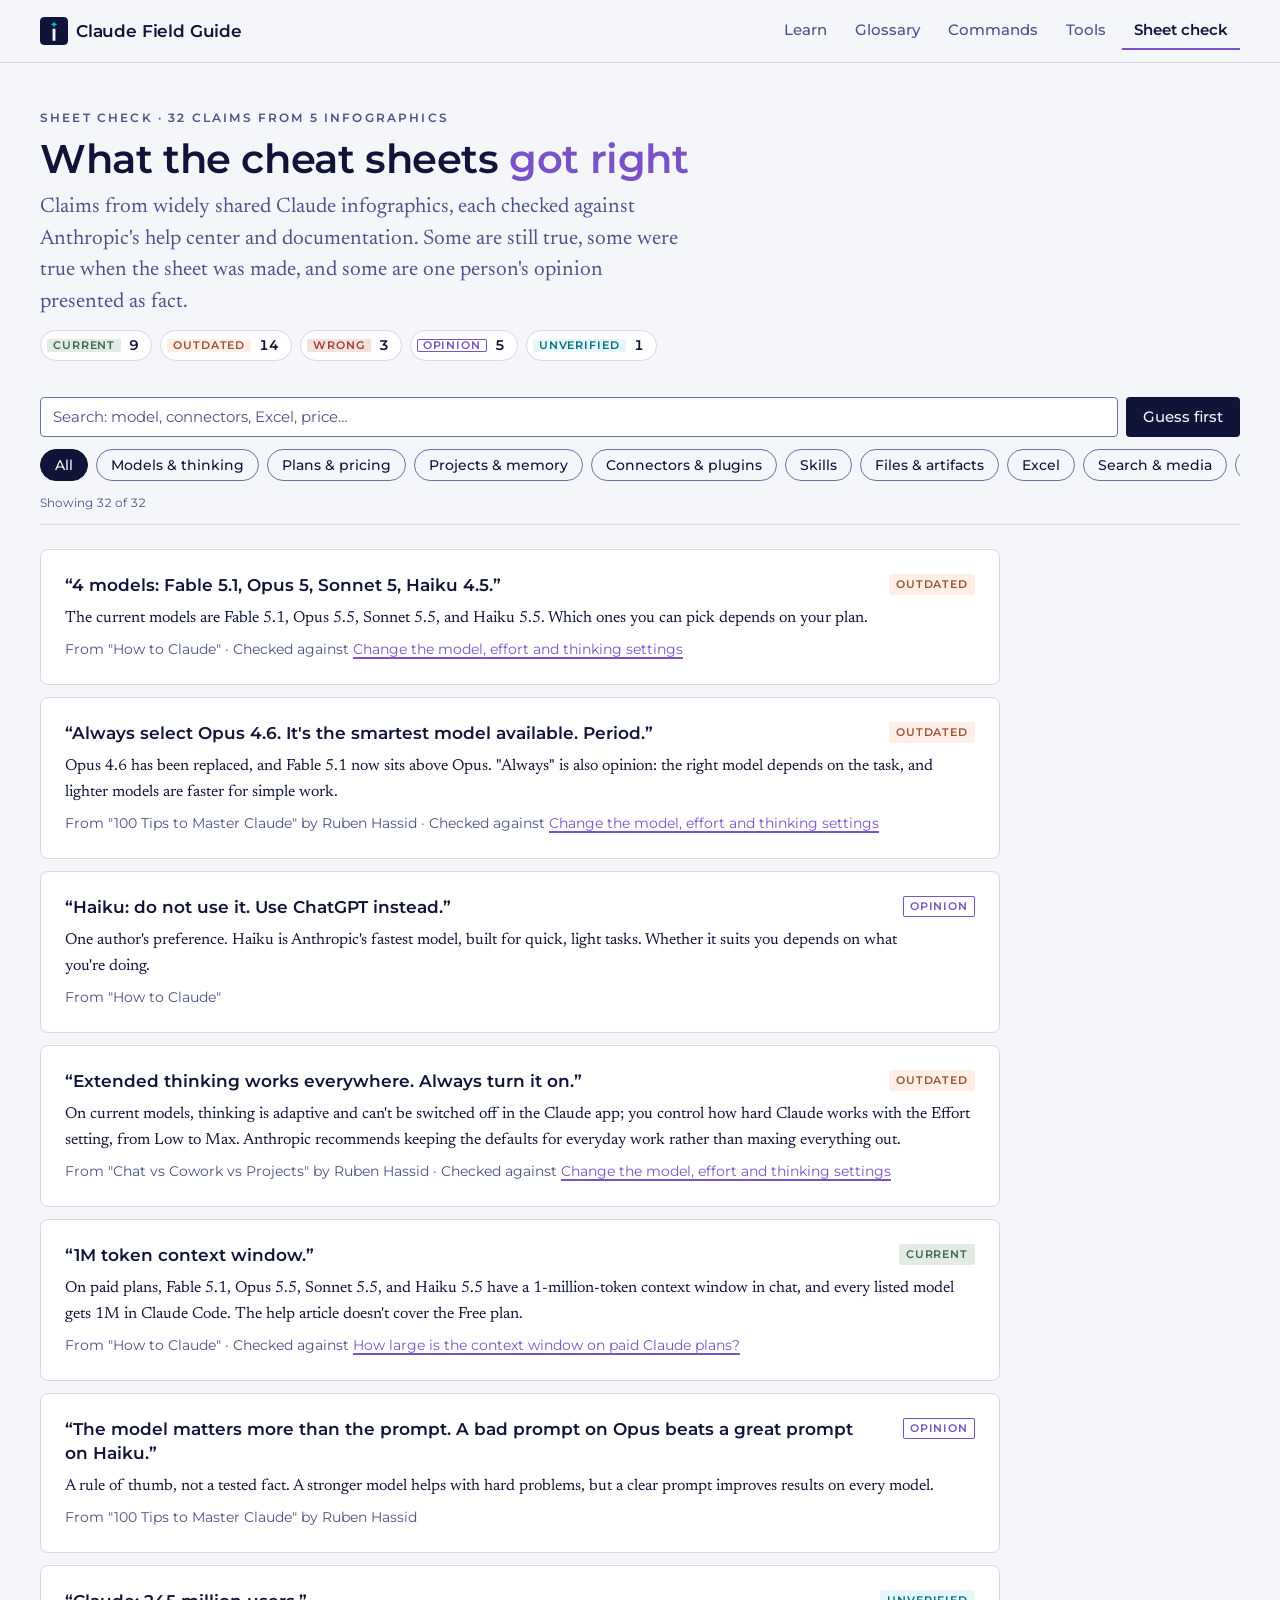
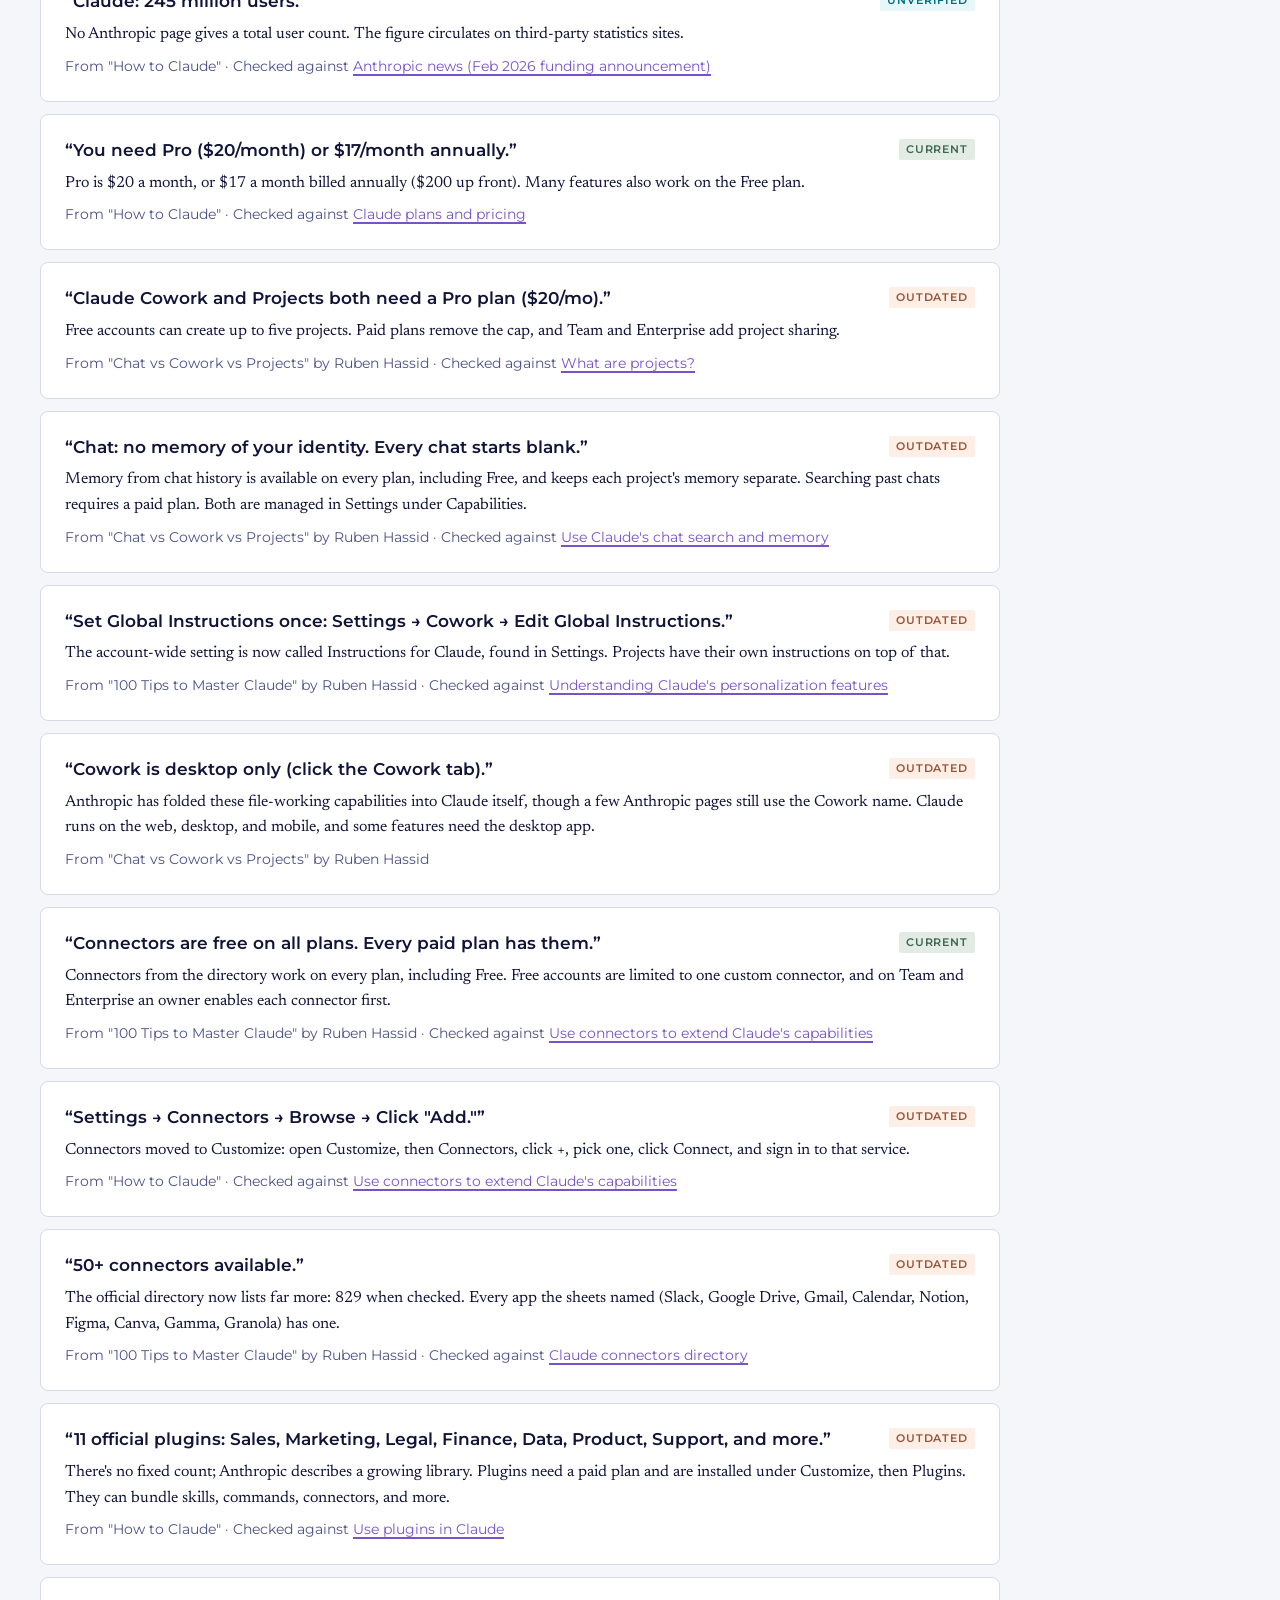
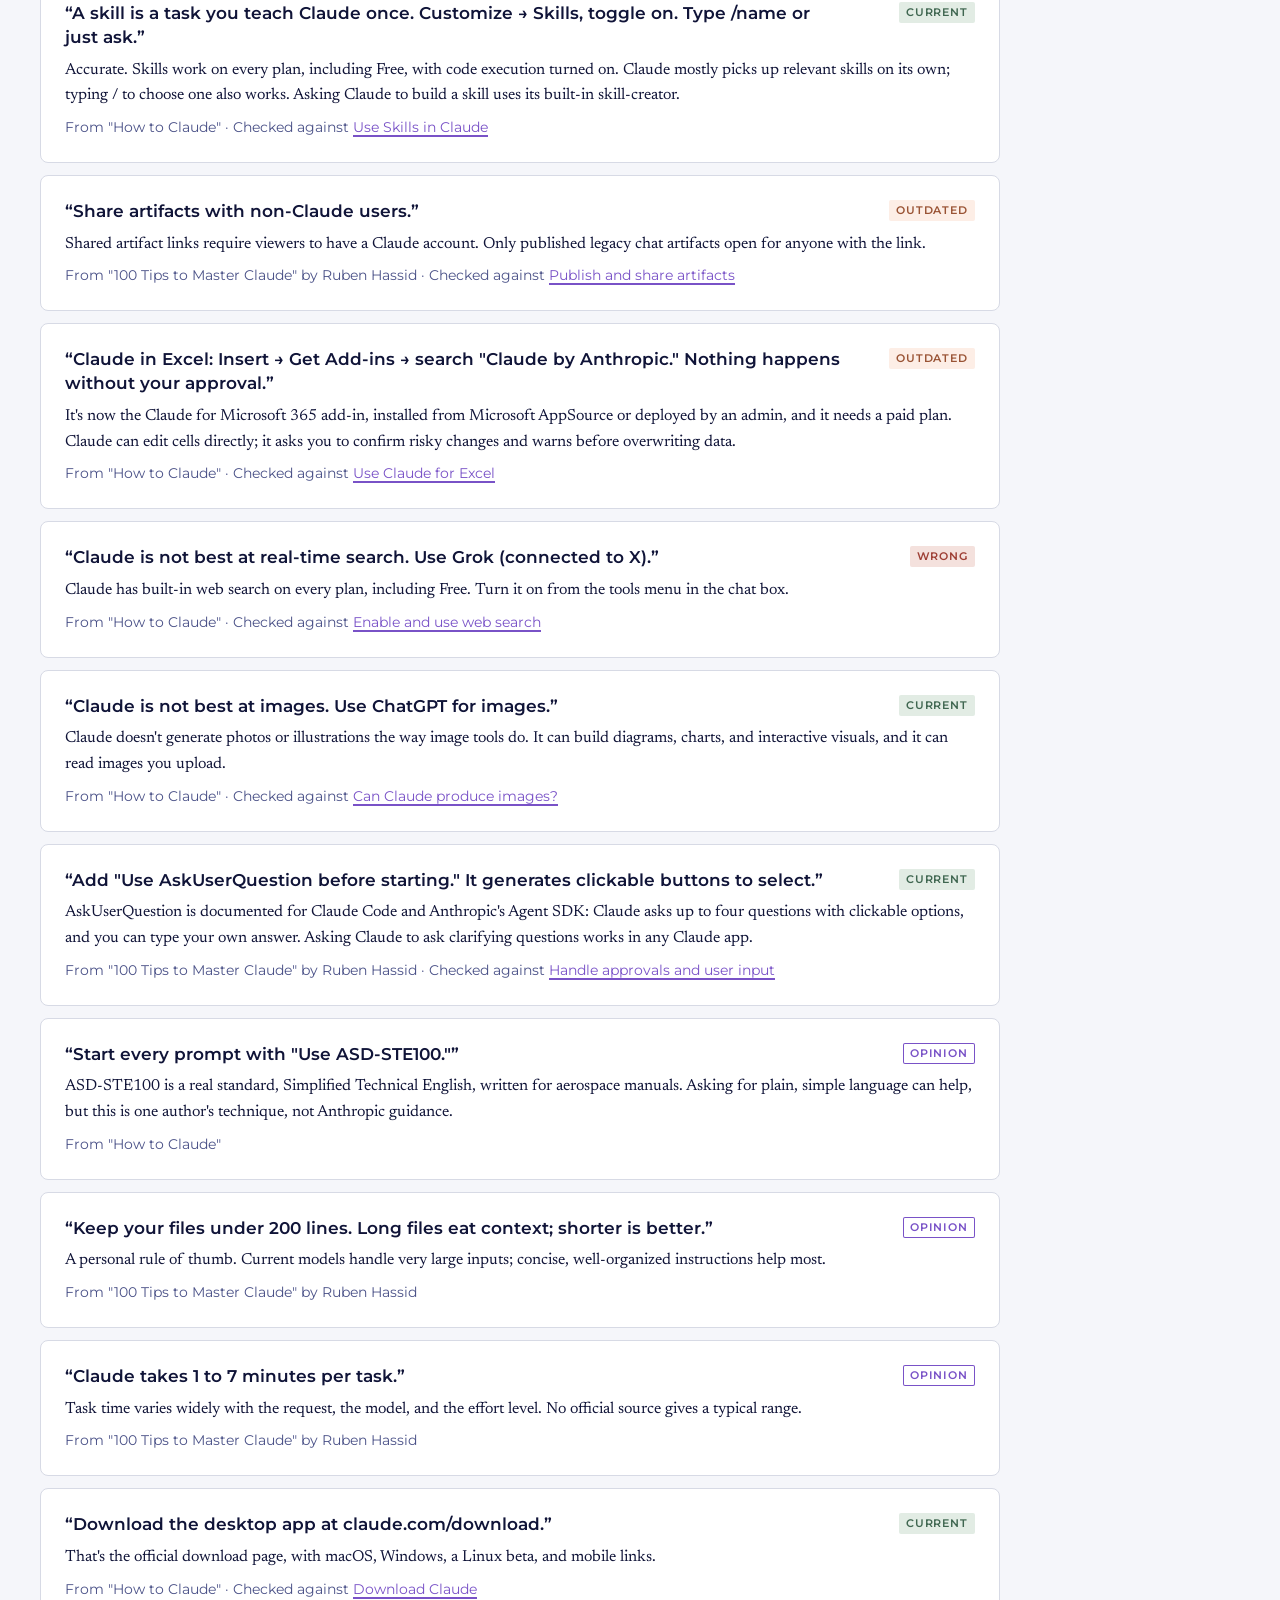
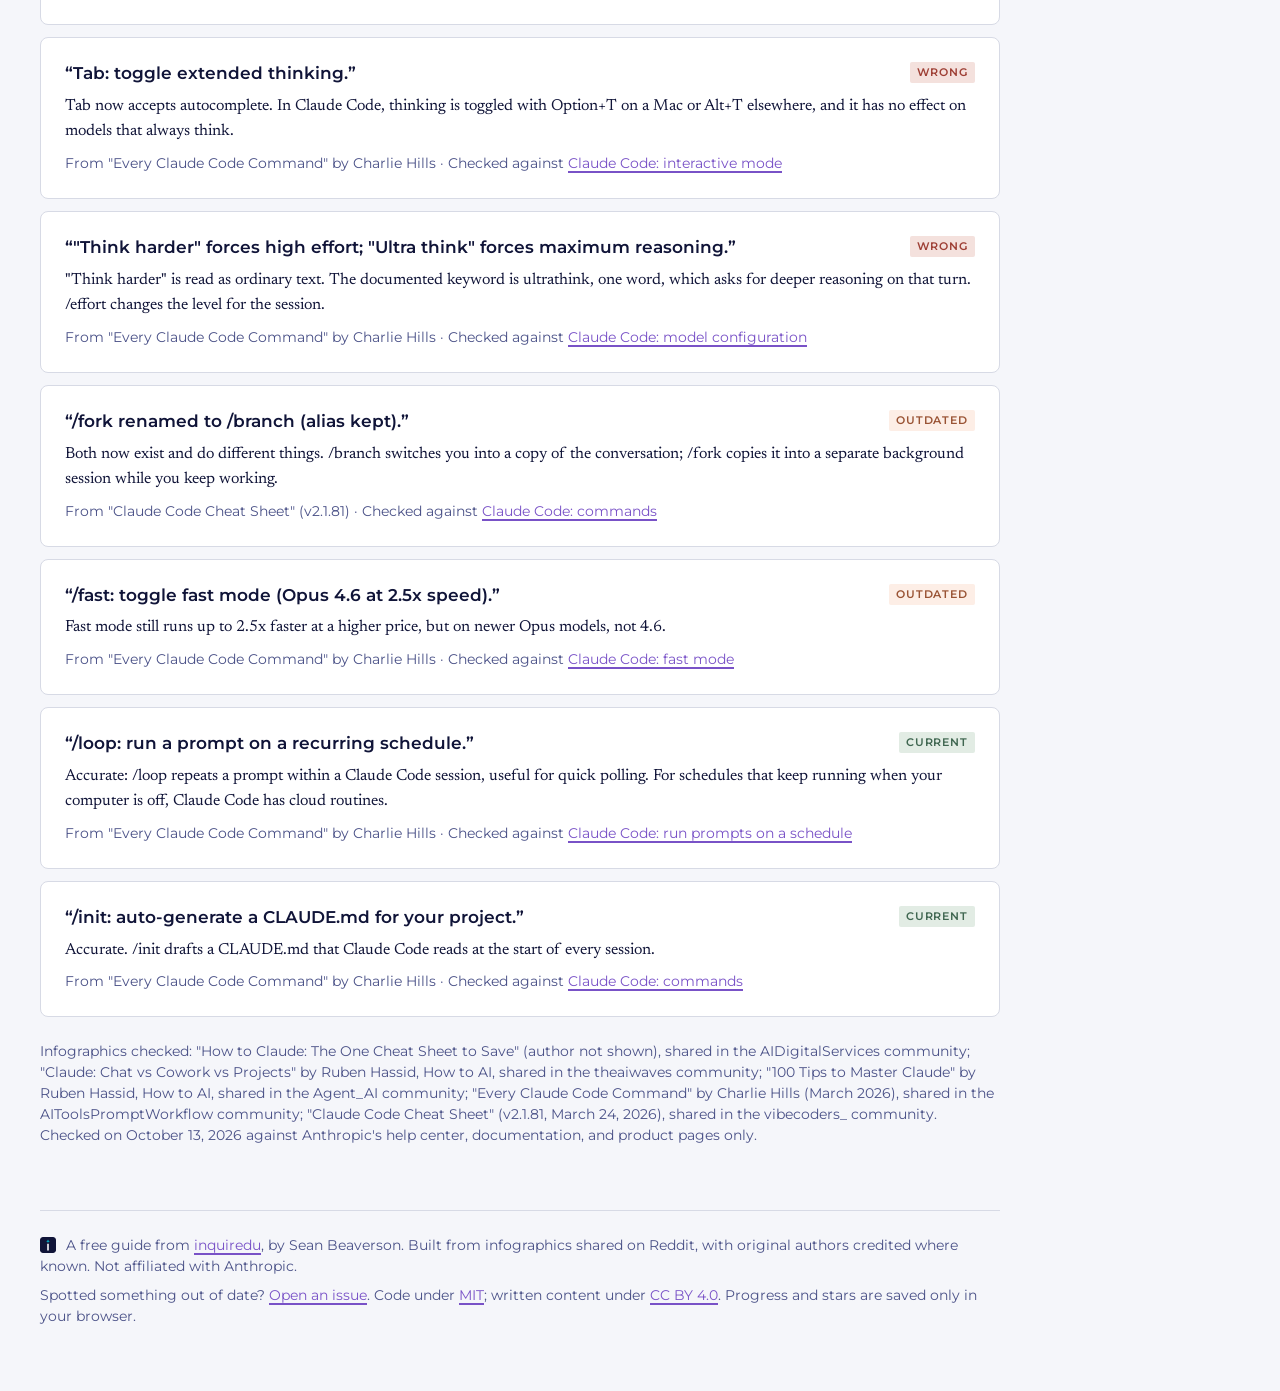
==== commit 657f5bd3: "Make the attribution a subtle one-line byline Replace the endorsed lockup with a 16px monogram and a" ====
--- a/check.html
+++ b/check.html
@@ -9,8 +9,8 @@
 <link rel="icon" href="assets/favicon.svg" type="image/svg+xml">
 <link rel="preconnect" href="https://fonts.googleapis.com">
 <link rel="preconnect" href="https://fonts.gstatic.com" crossorigin>
-<link rel="stylesheet" href="assets/inquiredu.css">
-<link rel="stylesheet" href="assets/style.css">
+<link rel="stylesheet" href="assets/inquiredu.css?v=2">
+<link rel="stylesheet" href="assets/style.css?v=2">
 </head>
 <body>
 <a class="skip" href="#claims">Skip to the claims</a>
@@ -37,8 +37,7 @@
   <main id="claims"></main>
   <footer id="ksrc"></footer>
 <footer class="site-foot">
-  <a class="lockup" href="https://inquiredu.org" aria-label="inquiredu, by Sean Beaverson"><img class="std" src="assets/brand/inquiredu-lockup-endorsed.svg" alt="inquiredu, by Sean Beaverson"><img class="rev" src="assets/brand/inquiredu-lockup-endorsed-reversed.svg" alt="inquiredu, by Sean Beaverson"></a>
-  <p>A free guide from inquiredu. Built from infographics shared on Reddit, with original authors credited where known. Not affiliated with Anthropic.</p>
+  <p class="byline"><img src="assets/favicon.svg" width="16" height="16" alt=""> A free guide from <a href="https://inquiredu.org">inquiredu</a>, by Sean Beaverson. Built from infographics shared on Reddit, with original authors credited where known. Not affiliated with Anthropic.</p>
   <p>Spotted something out of date? <a href="https://github.com/inquiredu/claude-code-field-guide/issues">Open an issue</a>. Code under <a href="https://github.com/inquiredu/claude-code-field-guide/blob/main/LICENSE">MIT</a>; written content under <a href="https://creativecommons.org/licenses/by/4.0/">CC BY 4.0</a>. Progress and stars are saved only in your browser.</p>
 </footer>
 </div>
--- a/assets/style.css
+++ b/assets/style.css
@@ -116,14 +116,9 @@
 .bloopers h2 { font: var(--type-h3); margin-bottom: var(--space-3); }
 .bloopers ul { margin: 0; padding-left: var(--space-5); display: grid; gap: var(--space-2); max-width: var(--content-narrow); font: var(--type-body); }
 
-/* ---------- Footer with endorsed lockup ---------- */
+/* ---------- Footer ---------- */
 footer { margin-top: var(--space-8); padding-top: var(--space-5); border-top: var(--border-width) solid var(--border-hairline); display: grid; gap: var(--space-2); font: var(--type-small); color: var(--fg-2); max-width: var(--content-default); }
-.lockup { display: inline-block; margin-bottom: var(--space-2); }
-.lockup img { width: 168px; height: auto; display: block; }
-.lockup .rev { display: none; }
-[data-theme="dark"] .lockup .std { display: none; }
-[data-theme="dark"] .lockup .rev { display: block; }
-@media (prefers-color-scheme: dark) { [data-theme="auto"] .lockup .std { display: none; } [data-theme="auto"] .lockup .rev { display: block; } }
+.byline img { width: 16px; height: 16px; border-radius: 3px; vertical-align: -3px; margin-right: 6px; }
 
 /* ---------- Hub ---------- */
 .hero { padding-block: var(--space-8) var(--space-5); display: grid; gap: var(--space-4); max-width: 820px; }
